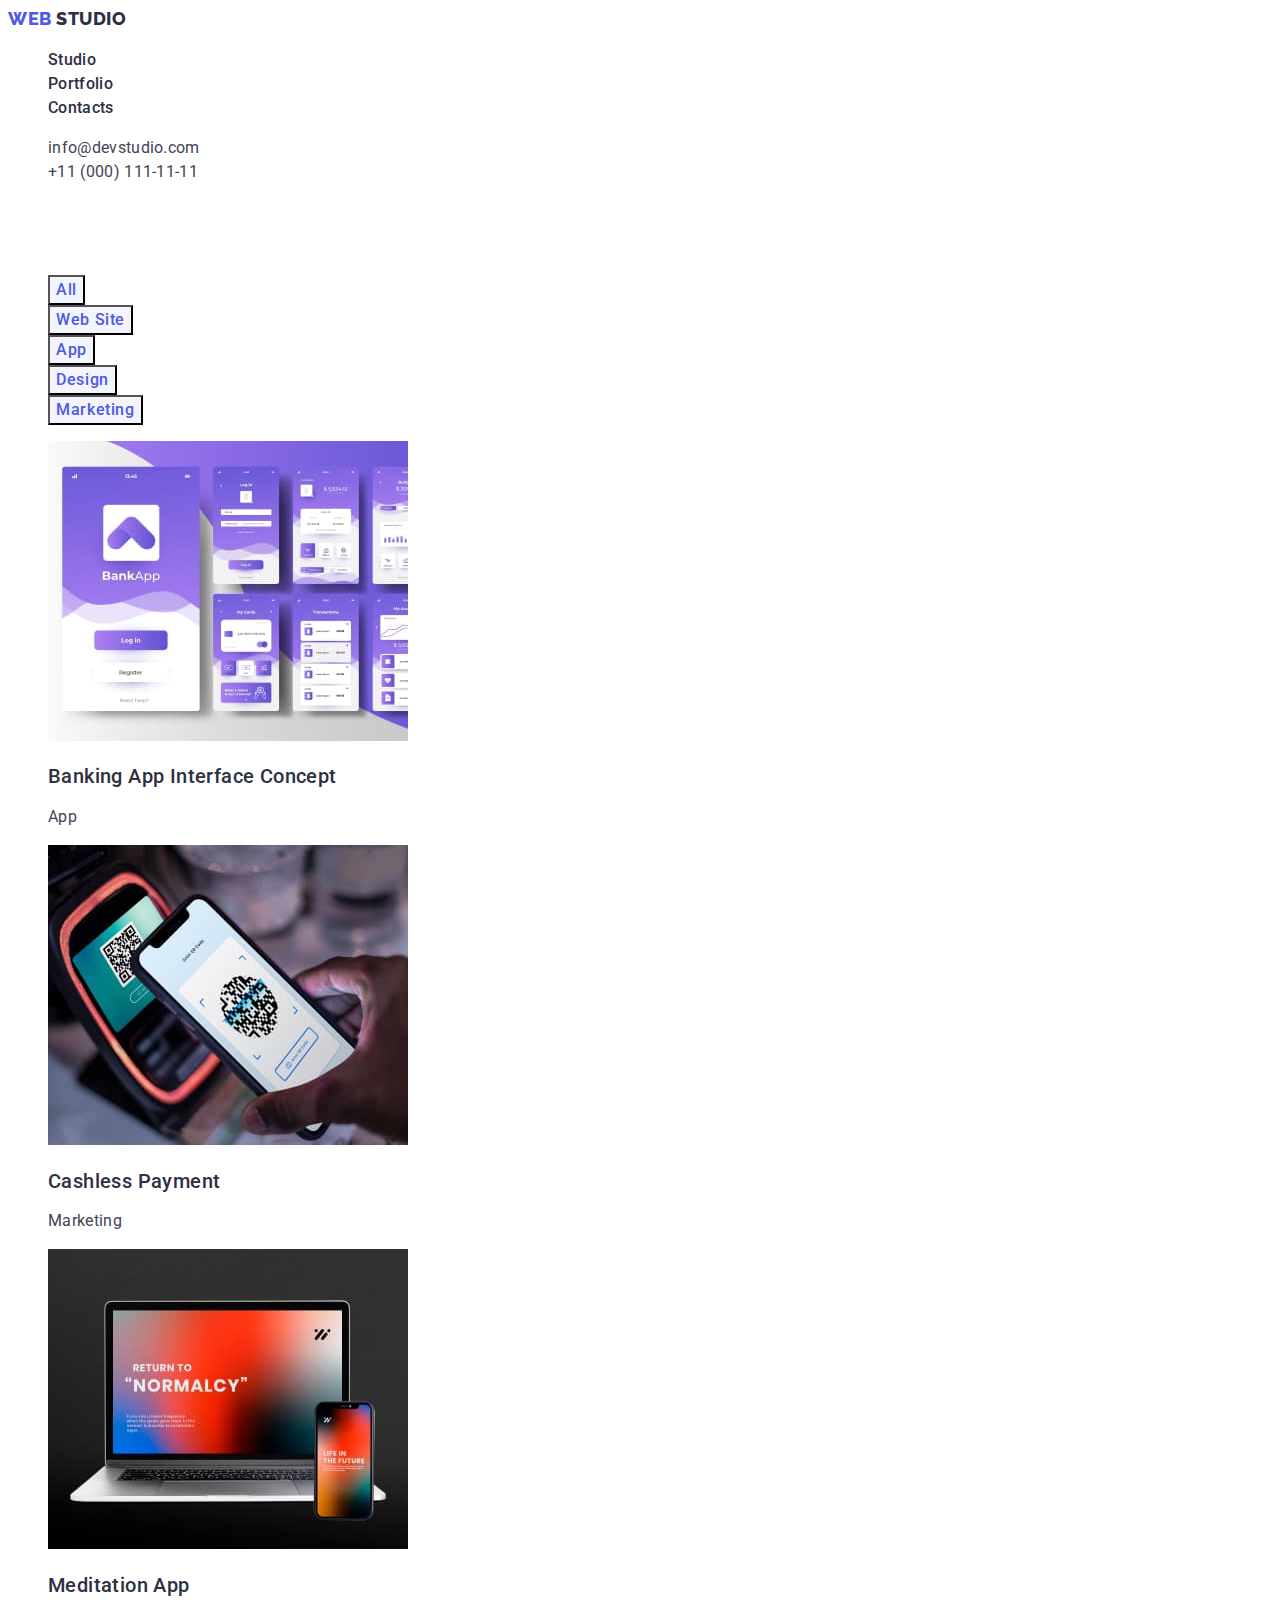
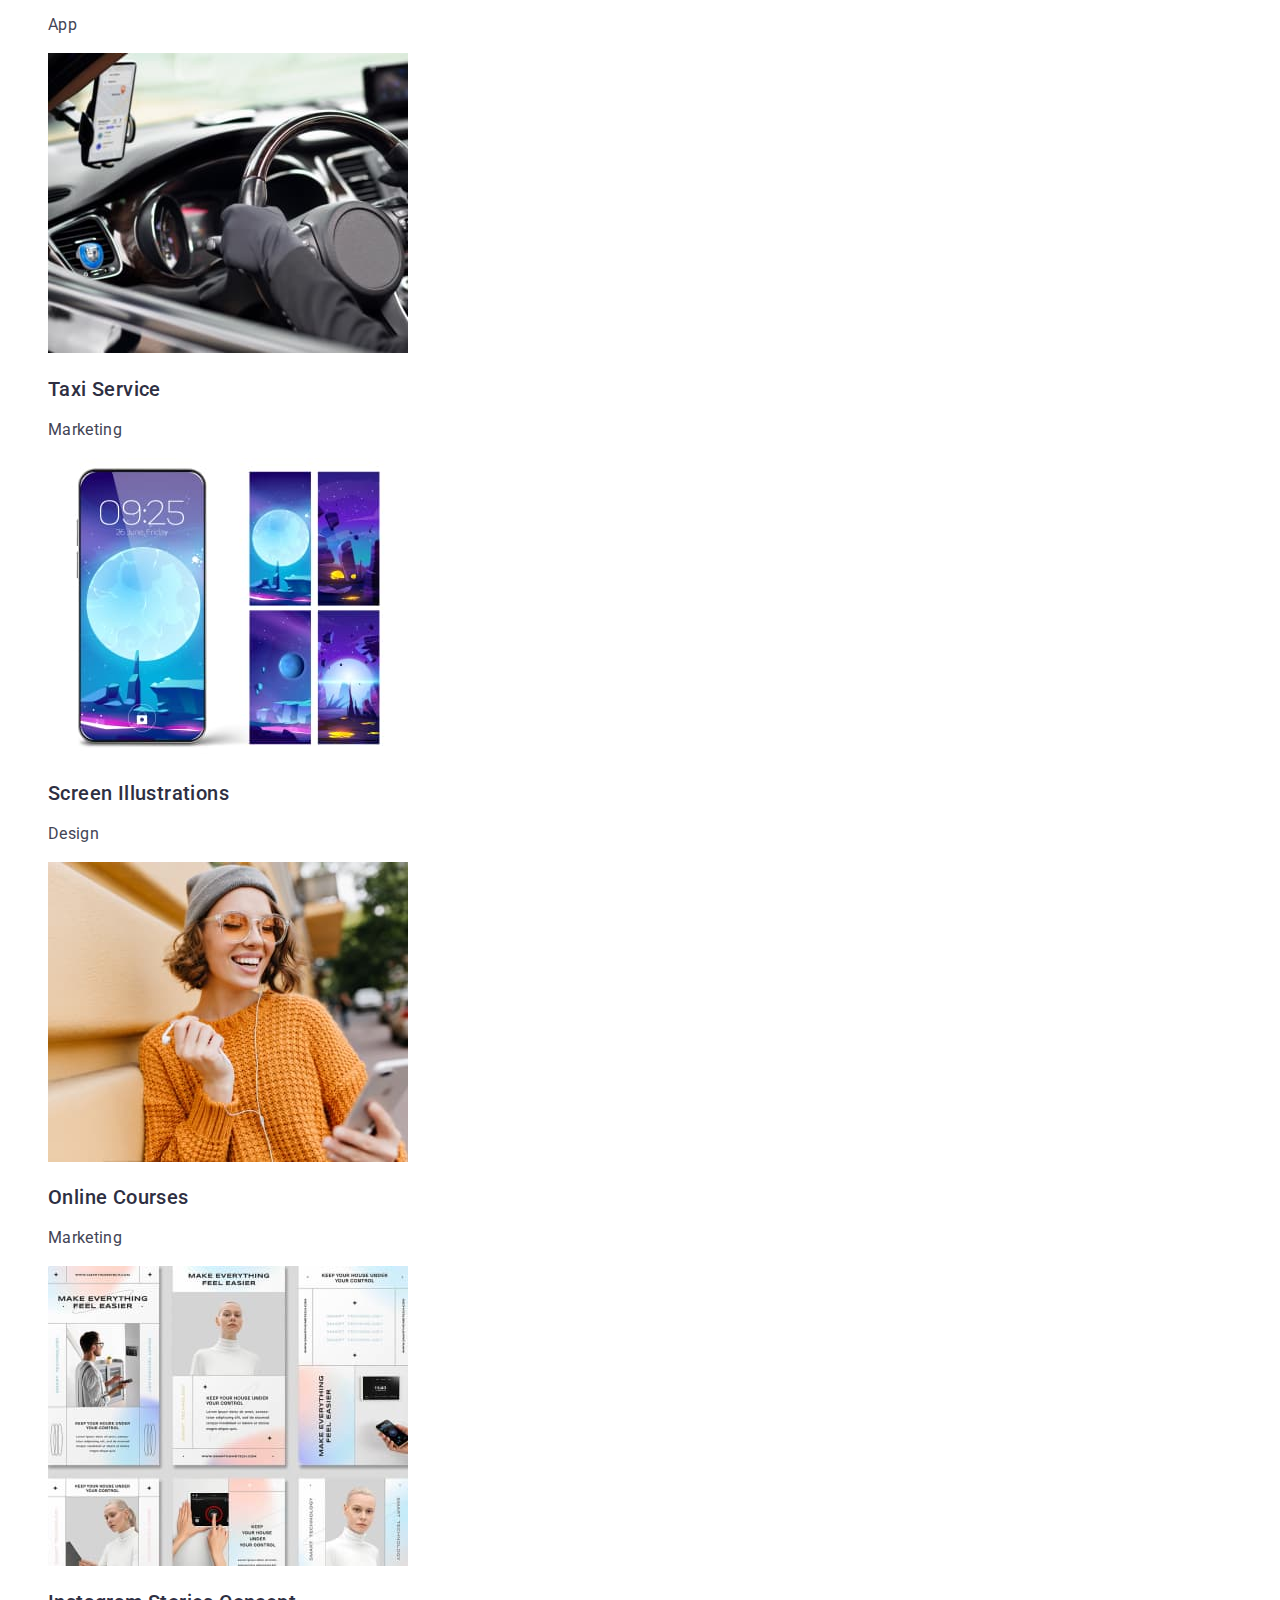
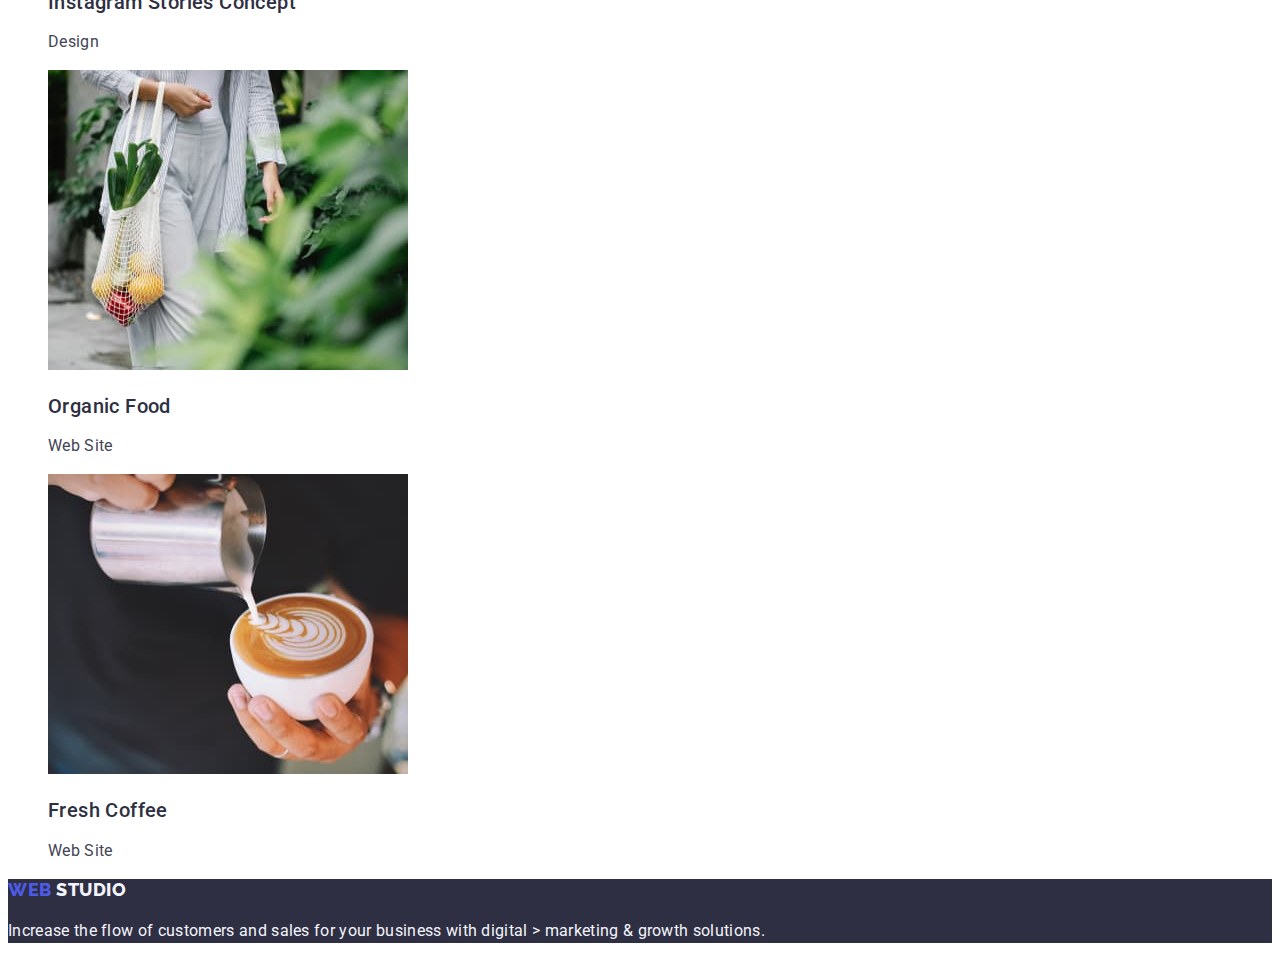
==== portfolio.html @ 56ee682b "Initial commit" ====
<!DOCTYPE html>
<html lang="en">
  <head>
    <meta charset="UTF-8" />
    <meta name="viewport" content="width=device-width, initial-scale=1.0" />
    <title>Portfolio</title>
    <link rel="preconnect" href="https://fonts.googleapis.com" />
    <link rel="preconnect" href="https://fonts.gstatic.com" crossorigin />
    <link
      href="https://fonts.googleapis.com/css2?family=Raleway:wght@800&family=Roboto:wght@400;500;700&display=swap"
      rel="stylesheet"
    />
    <link rel="stylesheet" href="./css/styles.css" />
  </head>

  <body>
    <!-- Header section -->
    <header class="header">
      <nav class="navigation">
        <a class="logo link" href="./index.html"
          >Web <span class="logo-text">Studio</span>
        </a>
        <ul class="header-menu-list list">
          <li class="header-item">
            <a class="header-link link" href="./index.html">Studio</a>
          </li>
          <li class="header-item">
            <a class="header-link link" href="./portfolio.html">Portfolio</a>
          </li>
          <li class="header-item">
            <a class="header-link link" href="">Contacts</a>
          </li>
        </ul>
      </nav>

      <address class="contact">
        <ul class="header-socials list">
          <li class="header-social">
            <a class="header-social-link link" href="mailto:info@devstudio.com"
              >info@devstudio.com
            </a>
          </li>
          <li class="header-social">
            <a class="header-social-link link" href="tel:+110001111111"
              >+11 (000) 111-11-11
            </a>
          </li>
        </ul>
      </address>
    </header>

    <main>
      <!-- Content section 1 -->
      <section class="content">
        <!-- Hero section -->
        <h1 class="hero-title">selection</h1>
        <ul class="hero-list list">
          <li class="hero-item">
            <button class="hero-btn" type="button">All</button>
          </li>
          <li class="hero-item">
            <button class="hero-btn" type="button">Web Site</button>
          </li>
          <li class="hero-item">
            <button class="hero-btn" type="button">App</button>
          </li>
          <li class="hero-item">
            <button class="hero-btn" type="button">Design</button>
          </li>
          <li class="hero-item">
            <button class="hero-btn" type="button">Marketing</button>
          </li>
        </ul>
        <!--foto-->
        <ul class="content-list list">
          <li class="content-item">
            <a class="content-link link" href="">
              <img
                src="./images/banking.jpg"
                alt="Banking App Interface Concept"
                width="360"
              />
              <h2 class="subject">Banking App Interface Concept</h2>
              <p class="direct">App</p>
            </a>
          </li>
          <li class="content-item">
            <a class="content-link link" href="">
              <img
                src="./images/cashless.jpg"
                alt="Cashless Payment"
                width="360"
              />
              <h2 class="subject">Cashless Payment</h2>
              <p class="direct">Marketing</p>
            </a>
          </li>
          <li class="content-item">
            <a class="content-link link" href="">
              <img
                src="./images/meditation.jpg"
                alt="Meditation App"
                width="360"
              />
              <h2 class="subject">Meditation App</h2>
              <p class="direct">App</p>
            </a>
          </li>

          <li class="content-item">
            <a class="content-link link" href="">
              <img src="./images/taxi.jpg" alt="Taxi Service" width="360" />
              <h2 class="subject">Taxi Service</h2>
              <p class="direct">Marketing</p>
            </a>
          </li>

          <li class="content-item">
            <a class="content-link link" href="">
              <img
                src="./images/screen.jpg"
                alt="Screen Illustrations"
                width="360"
              />
              <h2 class="subject">Screen Illustrations</h2>
              <p class="direct">Design</p>
            </a>
          </li>

          <li class="content-item">
            <a class="content-link link" href="">
              <img src="./images/online.jpg" alt="Online Courses" width="360" />
              <h2 class="subject">Online Courses</h2>
              <p class="direct">Marketing</p>
            </a>
          </li>
          <li class="content-item">
            <a class="content-link link" href="">
              <img
                src="./images/instagram.jpg"
                alt="Instagram Stories Concept"
                width="360"
              />
              <h2 class="subject">Instagram Stories Concept</h2>
              <p class="direct">Design</p>
            </a>
          </li>
          <li class="content-item">
            <a class="content-link link" href="">
              <img src="./images/organic.jpg" alt="Organic Food" width="360" />
              <h2 class="subject">Organic Food</h2>
              <p class="direct">Web Site</p>
            </a>
          </li>
          <li class="content-item">
            <a class="content-link link" href="">
              <img src="./images/coffee.jpg" alt="Fresh Coffee" width="360" />
              <h2 class="subject">Fresh Coffee</h2>
              <p class="direct">Web Site</p>
            </a>
          </li>
        </ul>
      </section>
    </main>

    <!-- Footer -->
    <footer class="footer">
      <a class="logo link" href="./index.html"
        >Web <span class="logo-footer">Studio</span>
      </a>
      <p class="footer-text">
        Increase the flow of customers and sales for your business with digital
        > marketing & growth solutions.
      </p>
    </footer>
  </body>
</html>
---- css/styles.css ----
/* Variables */
:root {
    --font-main: "Roboto", sans-serif;
    --accent-color: #4d5ae5;
    --title-color: #2E2F42;
    --text-color: #434455;
    --text-footer: #F4F4FD;
    --bakgr-footer: #2E2F42;
    --backgr-btn: #404BBF;
    --title-one: #ffffff;
    }
body {
    font-family: var(--font-main);
    color: var(--text-color);
    font-size: 16px;
    font-style: normal;
    font-weight: 400;
    line-height: 1.5;
    letter-spacing: 0.02em;
    background-color: #FFFFFF;
}

/* Base styles */

ul {
    list-style-type: none;
}

a {
    text-decoration: none;
    color: currentColor;
}

button {
    font-family: inherit;
    color: currentColor;
}
.list {
    list-style: none;
}
.link {
    text-decoration: none;
}

/* *********** HEADER ********* */
.header {}

.navigation {}   

.logo {
    color: #4D5AE5;
    font-family: "Raleway", sans-serif;
    font-size: 18px;
    font-style: normal;
    font-weight: 800;
    line-height: 1.17;
    letter-spacing: 0,013em;
    letter-spacing: 0.03em;
    text-transform: uppercase;
}

.logo-text {
    color: var(--title-color);   
}
 
.header-menu-list {}
.header-item {}

.header-link {
        color: var(--title-color);
        font-size: 16px;
        font-weight: 500;
        line-height: 1.5;
        letter-spacing: 0.02em;
}

.header-link:hover,
.header-link:focus {
    color: #404bbf;
}

.contact {
    font-style: normal;
}
.header-socials {}
.header-social {}

.header-social-link{}

.header-social-link:hover,
.header-social-link:focus {
    color: #404bbf;
}

/* *************** HERO ********* */

.hero-title {
  color: #FFFFFF;  
}
.hero-list {}
.hero-item {}

.hero-btn {
        font-family: var(--font-main);
        color: var(--accent-color);
        font-size: 16px;
        font-weight: 500;
        line-height: 1.5;
        letter-spacing: 0.04em;
        background-color: var(--text-footer);
        text-align: center;  
        cursor: pointer;
    }

.hero-btn:hover,
.hero-btn:focus {
   color: var(--title-one);
   background: var(--backgr-btn);
}


.hero-img {
    background-color: var(--bakgr-footer);
}
.business {
        color: var(--title-one);
        text-align: center;
        font-size: 56px;        
        font-weight: 700;
        line-height: 1.07;
        letter-spacing: 0.02em;
}
.hero-img-btn {
    background-color: var(--accent-color);
    color: var(--title-one);
    font-size: 16px;
    font-weight: 500;
    line-height: 1.5;
    letter-spacing: 0.04em;
    cursor: pointer;
}
.hero-img-btn:hover,
.hero-img-btn:focus {
     background-color:var(--backgr-btn);
}

/* *************** CONTENT PORTOFOLIO ********* */

.content {}

.content-list {}

.content-item {}

.subject {
    font-family:var(--font-main);
    color: var(--title-color);
    font-size: 20px;
    font-weight: 500;
    line-height: 1.2; 
    letter-spacing: 0.02em;
}
.direct {
   color: var(--text-color); 
    font-family: var(--font-main);
    font-size: 16px;
    font-style: normal;
    font-weight: 400;
    line-height: 1.5;
    letter-spacing: 0.02em;
}

/* *************** CONTENT Web Studio ********* */
 .description {}
.description-list {}
.description-item {}

.description-title {
   color: var(--title-color);
    font-family: var(--font-main);
    font-size: 20px;
    font-weight: 500;
    line-height: 1.2;
    letter-spacing: 0.02em;
}
.description-text {
   color: var(--text-color);
    font-family: var(--font-main);
    font-size: 16px;
    font-weight: 400;
    line-height: 1.5;
    letter-spacing: 0.02em;
}
.doing {}

.doing-title {
    color: var(--title-color);
    text-align: center;
    font-size: 36px;    
    font-weight: 700;
    line-height: 1.11; 
    letter-spacing: 0.02em;
    text-transform: capitalize;
}
.doing-list {}
.doing-item {}

.team {
    background-color:var(--text-footer) ;
   
}

.team-title {
    color: var(--title-color);
    font-size: 36px;   
    font-weight: 700;
    line-height: 1.11;
    text-align: center;
    letter-spacing: 0.02em;
    text-transform: capitalize;
}
.team-list {}
.team-item {
    background-color: var(--title-one);
}


/* *************** FOOTER ********* */

.footer {
    background-color: var(--bakgr-footer);
}
.logo-footer {
    color: var(--text-footer);    
}
.footer-text {
     color:var(--text-footer);  
}
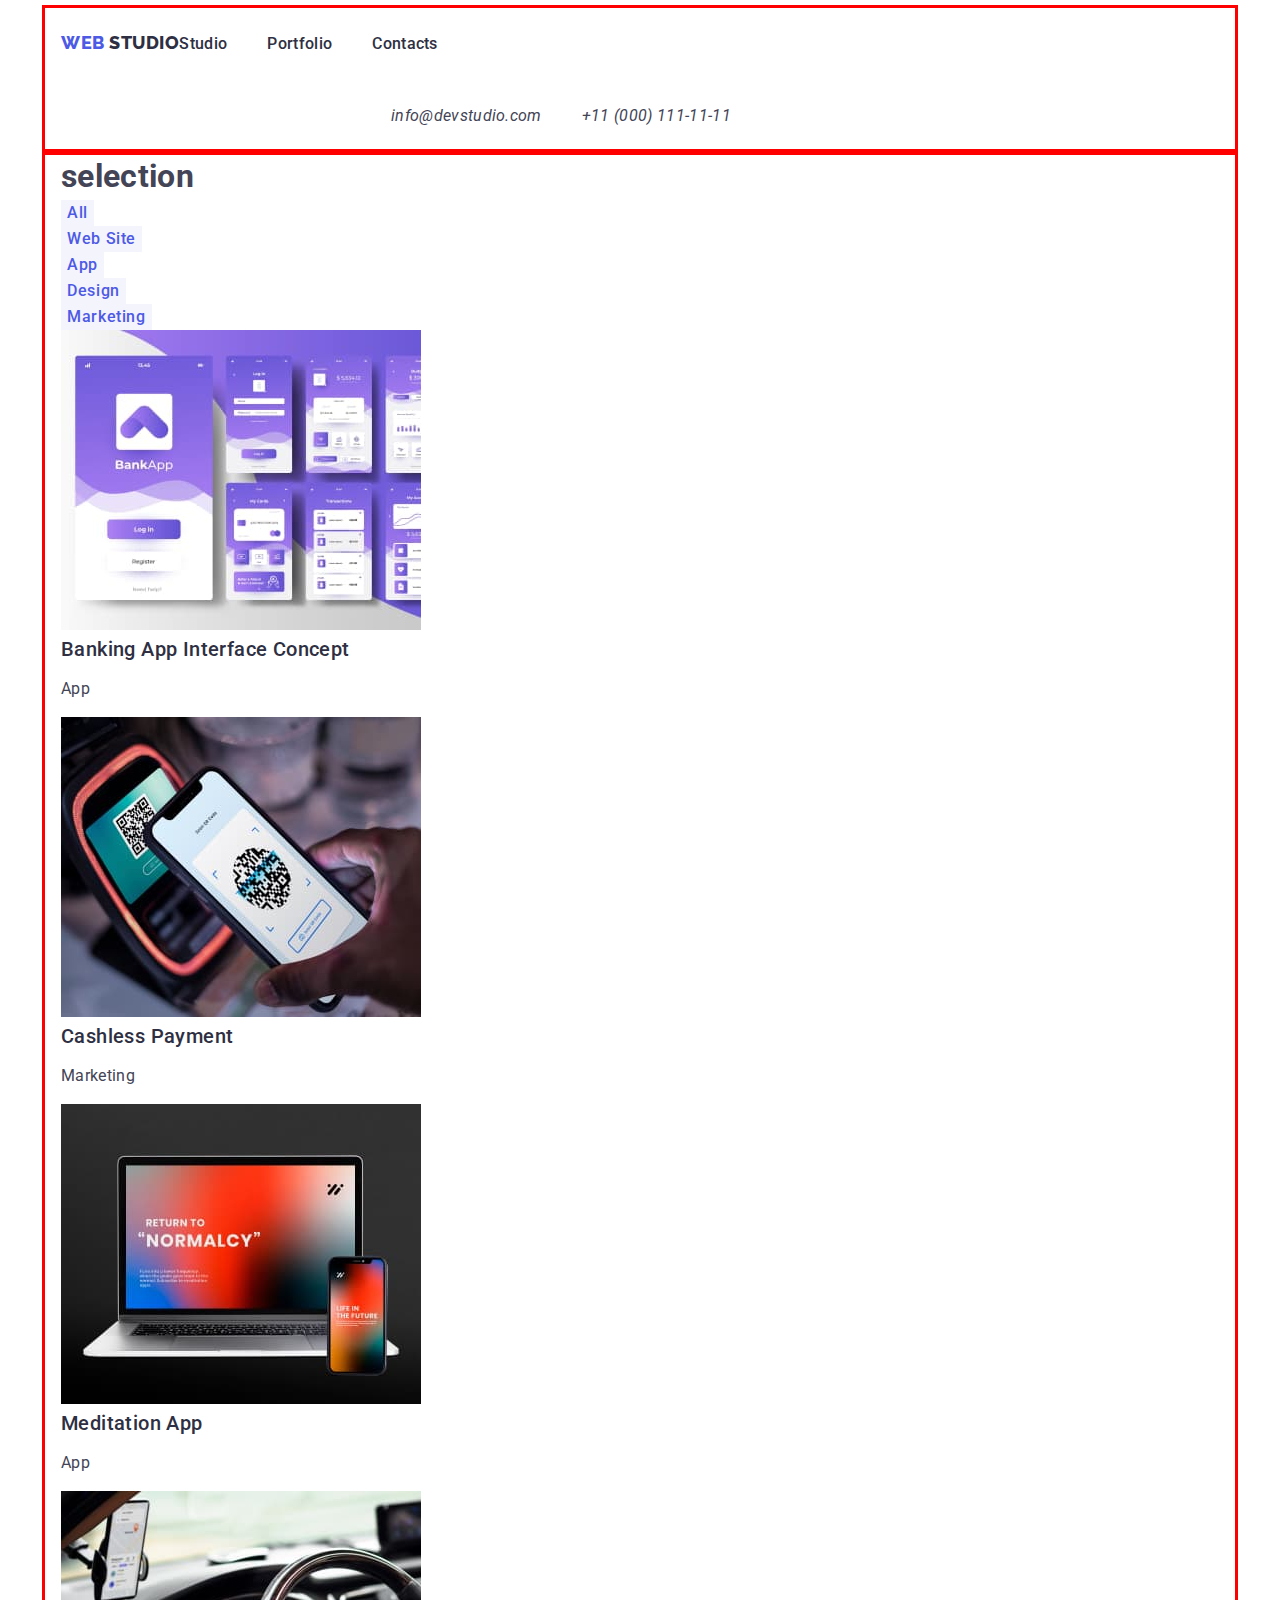
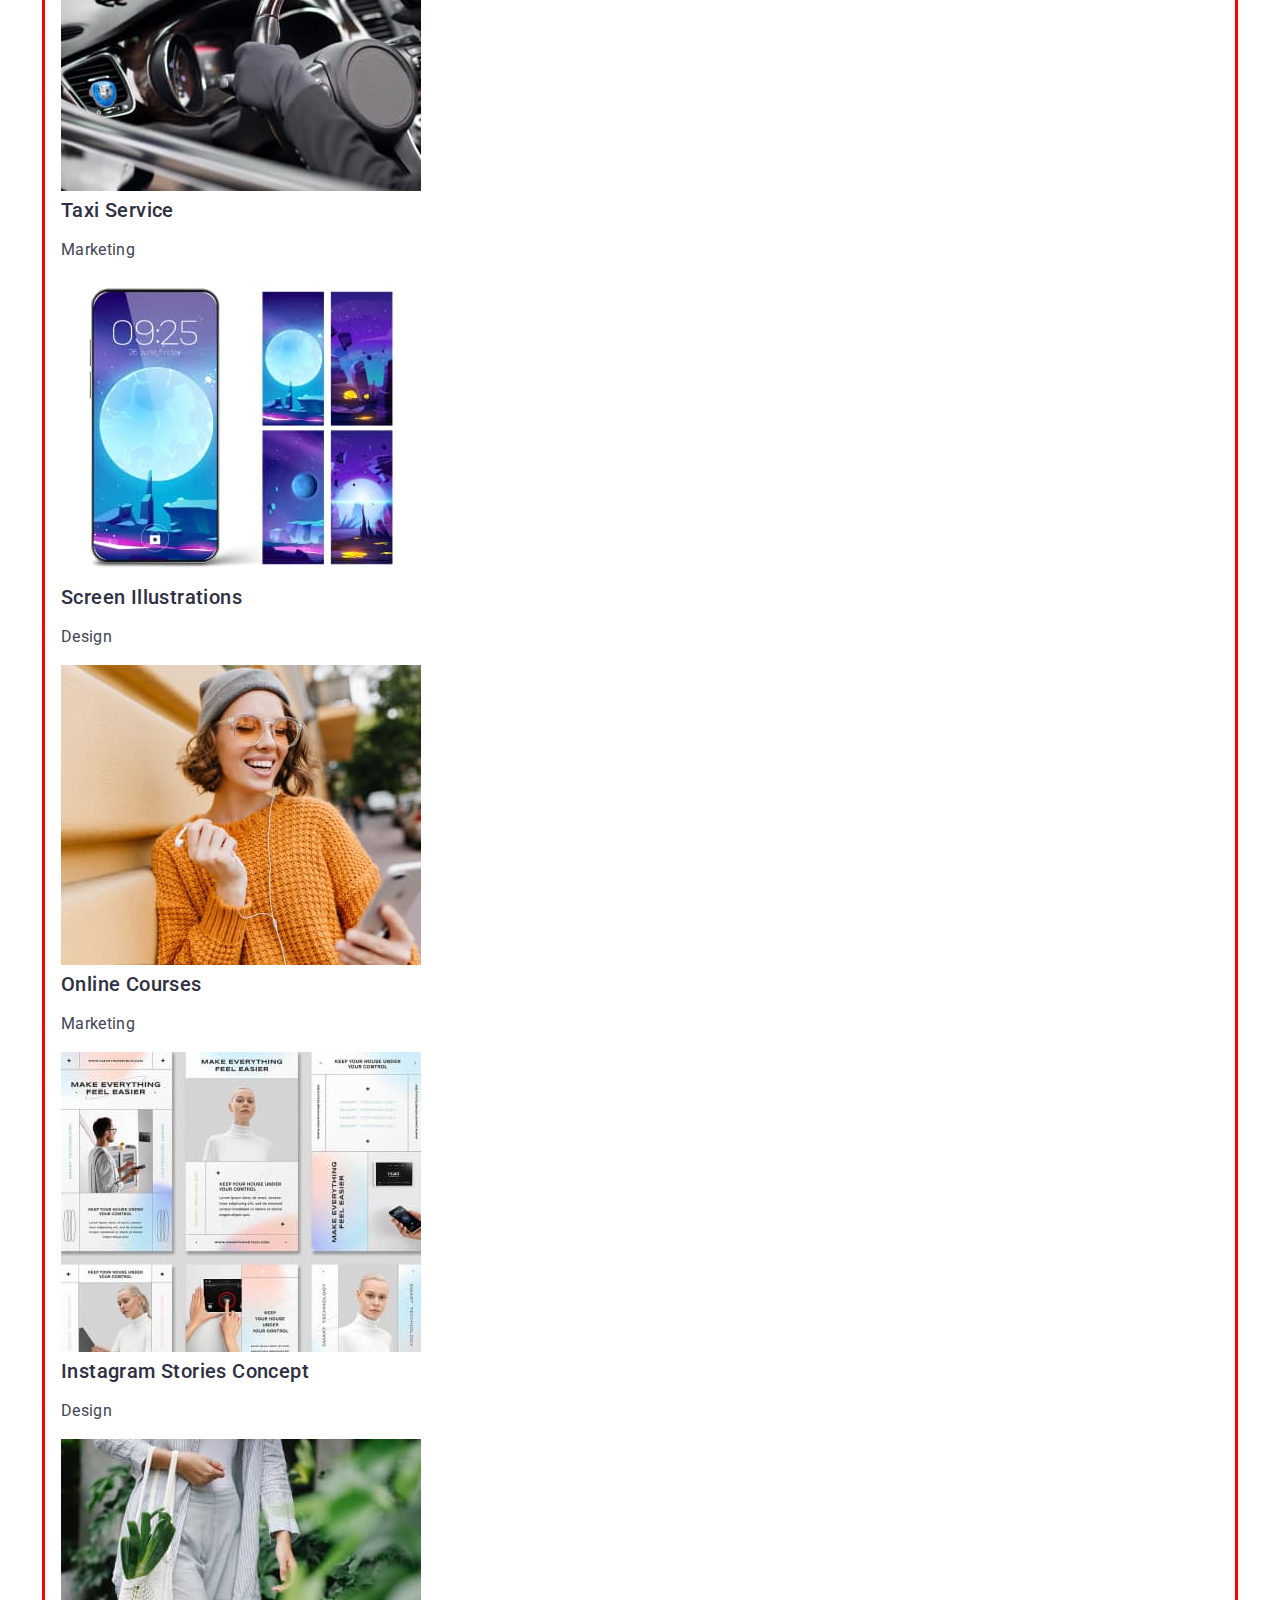
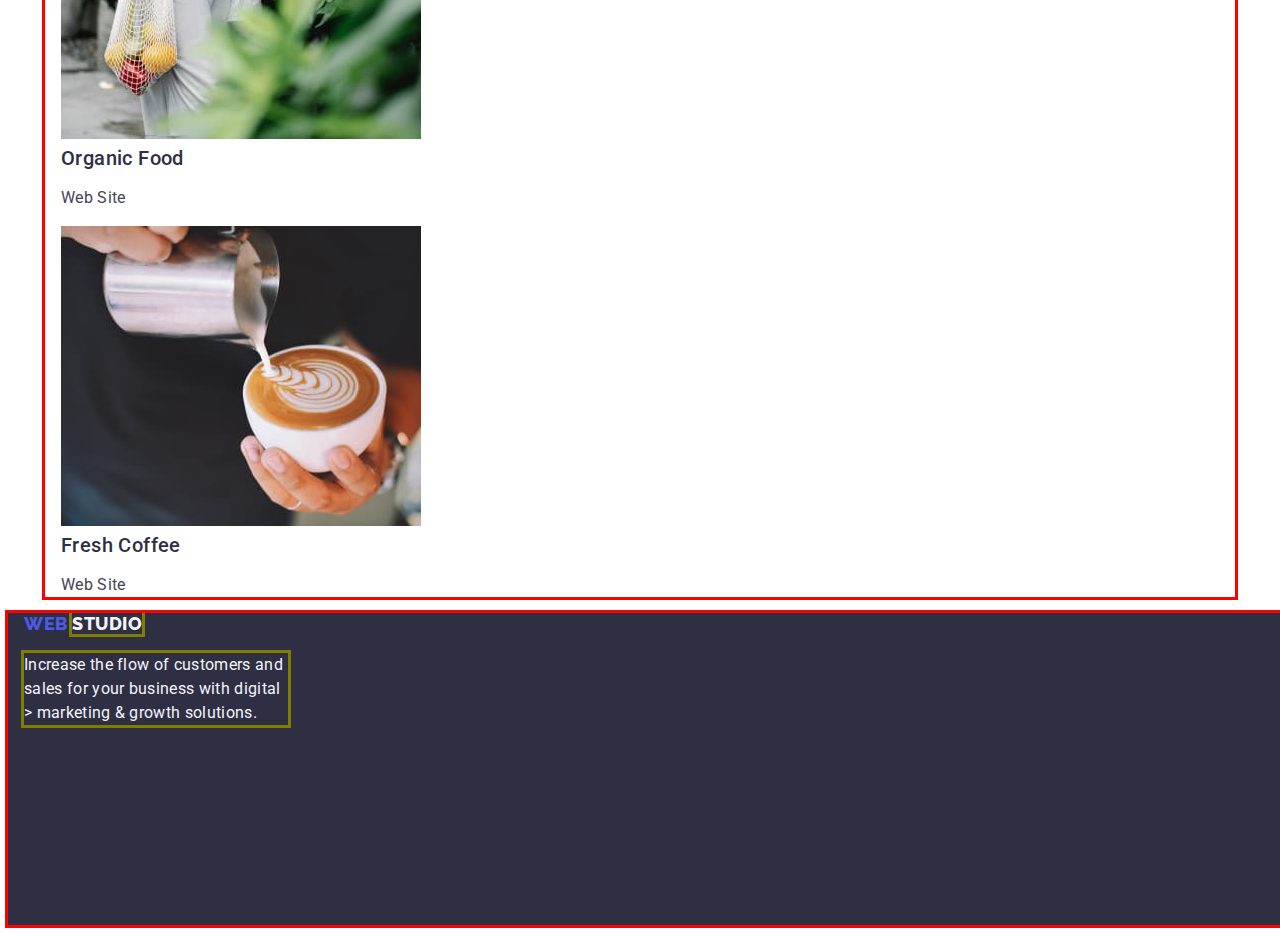
==== commit c5d51cae: "update form" ====
--- a/portfolio.html
+++ b/portfolio.html
@@ -10,168 +10,194 @@
       href="https://fonts.googleapis.com/css2?family=Raleway:wght@800&family=Roboto:wght@400;500;700&display=swap"
       rel="stylesheet"
     />
+    <link
+      rel="stylesheet"
+      href="https://cdnjs.cloudflare.com/ajax/libs/modern-normalize/2.0.0/modern-normalize.min.css"
+      integrity="sha512-4xo8blKMVCiXpTaLzQSLSw3KFOVPWhm/TRtuPVc4WG6kUgjH6J03IBuG7JZPkcWMxJ5huwaBpOpnwYElP/m6wg=="
+      crossorigin="anonymous"
+      referrerpolicy="no-referrer"
+    />
+
     <link rel="stylesheet" href="./css/styles.css" />
+    <link rel="stylesheet" href="./css/reset.css" />
+    <link rel="stylesheet" href="./css/common.css" />
   </head>
 
   <body>
     <!-- Header section -->
     <header class="header">
-      <nav class="navigation">
-        <a class="logo link" href="./index.html"
-          >Web <span class="logo-text">Studio</span>
-        </a>
-        <ul class="header-menu-list list">
-          <li class="header-item">
-            <a class="header-link link" href="./index.html">Studio</a>
-          </li>
-          <li class="header-item">
-            <a class="header-link link" href="./portfolio.html">Portfolio</a>
-          </li>
-          <li class="header-item">
-            <a class="header-link link" href="">Contacts</a>
-          </li>
-        </ul>
-      </nav>
-
-      <address class="contact">
-        <ul class="header-socials list">
-          <li class="header-social">
-            <a class="header-social-link link" href="mailto:info@devstudio.com"
-              >info@devstudio.com
-            </a>
-          </li>
-          <li class="header-social">
-            <a class="header-social-link link" href="tel:+110001111111"
-              >+11 (000) 111-11-11
-            </a>
-          </li>
-        </ul>
-      </address>
+      <div class="container">
+        <nav class="navigation">
+          <a class="logo link" href="./index.html"
+            >Web <span class="logo-text">Studio</span>
+          </a>
+          <ul class="header-menu-list list">
+            <li class="header-item">
+              <a class="header-link link" href="./index.html">Studio</a>
+            </li>
+            <li class="header-item">
+              <a class="header-link link" href="./portfolio.html">Portfolio</a>
+            </li>
+            <li class="header-item">
+              <a class="header-link link" href="">Contacts</a>
+            </li>
+          </ul>
+        </nav>
+
+        <address class="contact">
+          <ul class="header-socials list">
+            <li class="header-social">
+              <a
+                class="header-social-link link"
+                href="mailto:info@devstudio.com"
+                >info@devstudio.com
+              </a>
+            </li>
+            <li class="header-social">
+              <a class="header-social-link link" href="tel:+110001111111"
+                >+11 (000) 111-11-11
+              </a>
+            </li>
+          </ul>
+        </address>
+      </div>
     </header>
 
     <main>
-      <!-- Content section 1 -->
-      <section class="content">
-        <!-- Hero section -->
-        <h1 class="hero-title">selection</h1>
-        <ul class="hero-list list">
-          <li class="hero-item">
-            <button class="hero-btn" type="button">All</button>
-          </li>
-          <li class="hero-item">
-            <button class="hero-btn" type="button">Web Site</button>
-          </li>
-          <li class="hero-item">
-            <button class="hero-btn" type="button">App</button>
-          </li>
-          <li class="hero-item">
-            <button class="hero-btn" type="button">Design</button>
-          </li>
-          <li class="hero-item">
-            <button class="hero-btn" type="button">Marketing</button>
-          </li>
-        </ul>
-        <!--foto-->
-        <ul class="content-list list">
-          <li class="content-item">
-            <a class="content-link link" href="">
-              <img
-                src="./images/banking.jpg"
-                alt="Banking App Interface Concept"
-                width="360"
-              />
-              <h2 class="subject">Banking App Interface Concept</h2>
-              <p class="direct">App</p>
-            </a>
-          </li>
-          <li class="content-item">
-            <a class="content-link link" href="">
-              <img
-                src="./images/cashless.jpg"
-                alt="Cashless Payment"
-                width="360"
-              />
-              <h2 class="subject">Cashless Payment</h2>
-              <p class="direct">Marketing</p>
-            </a>
-          </li>
-          <li class="content-item">
-            <a class="content-link link" href="">
-              <img
-                src="./images/meditation.jpg"
-                alt="Meditation App"
-                width="360"
-              />
-              <h2 class="subject">Meditation App</h2>
-              <p class="direct">App</p>
-            </a>
-          </li>
-
-          <li class="content-item">
-            <a class="content-link link" href="">
-              <img src="./images/taxi.jpg" alt="Taxi Service" width="360" />
-              <h2 class="subject">Taxi Service</h2>
-              <p class="direct">Marketing</p>
-            </a>
-          </li>
-
-          <li class="content-item">
-            <a class="content-link link" href="">
-              <img
-                src="./images/screen.jpg"
-                alt="Screen Illustrations"
-                width="360"
-              />
-              <h2 class="subject">Screen Illustrations</h2>
-              <p class="direct">Design</p>
-            </a>
-          </li>
-
-          <li class="content-item">
-            <a class="content-link link" href="">
-              <img src="./images/online.jpg" alt="Online Courses" width="360" />
-              <h2 class="subject">Online Courses</h2>
-              <p class="direct">Marketing</p>
-            </a>
-          </li>
-          <li class="content-item">
-            <a class="content-link link" href="">
-              <img
-                src="./images/instagram.jpg"
-                alt="Instagram Stories Concept"
-                width="360"
-              />
-              <h2 class="subject">Instagram Stories Concept</h2>
-              <p class="direct">Design</p>
-            </a>
-          </li>
-          <li class="content-item">
-            <a class="content-link link" href="">
-              <img src="./images/organic.jpg" alt="Organic Food" width="360" />
-              <h2 class="subject">Organic Food</h2>
-              <p class="direct">Web Site</p>
-            </a>
-          </li>
-          <li class="content-item">
-            <a class="content-link link" href="">
-              <img src="./images/coffee.jpg" alt="Fresh Coffee" width="360" />
-              <h2 class="subject">Fresh Coffee</h2>
-              <p class="direct">Web Site</p>
-            </a>
-          </li>
-        </ul>
-      </section>
+      <div class="container">
+        <!-- Content section 1 -->
+        <section class="content">
+          <!-- Hero section -->
+          <h1 class="hero-title">selection</h1>
+          <ul class="hero-list list">
+            <li class="hero-item">
+              <button class="hero-btn" type="button">All</button>
+            </li>
+            <li class="hero-item">
+              <button class="hero-btn" type="button">Web Site</button>
+            </li>
+            <li class="hero-item">
+              <button class="hero-btn" type="button">App</button>
+            </li>
+            <li class="hero-item">
+              <button class="hero-btn" type="button">Design</button>
+            </li>
+            <li class="hero-item">
+              <button class="hero-btn" type="button">Marketing</button>
+            </li>
+          </ul>
+          <!--foto-->
+          <ul class="content-list list">
+            <li class="content-item">
+              <a class="content-link link" href="">
+                <img
+                  src="./images/banking.jpg"
+                  alt="Banking App Interface Concept"
+                  width="360"
+                />
+                <h2 class="subject">Banking App Interface Concept</h2>
+                <p class="direct">App</p>
+              </a>
+            </li>
+            <li class="content-item">
+              <a class="content-link link" href="">
+                <img
+                  src="./images/cashless.jpg"
+                  alt="Cashless Payment"
+                  width="360"
+                />
+                <h2 class="subject">Cashless Payment</h2>
+                <p class="direct">Marketing</p>
+              </a>
+            </li>
+            <li class="content-item">
+              <a class="content-link link" href="">
+                <img
+                  src="./images/meditation.jpg"
+                  alt="Meditation App"
+                  width="360"
+                />
+                <h2 class="subject">Meditation App</h2>
+                <p class="direct">App</p>
+              </a>
+            </li>
+
+            <li class="content-item">
+              <a class="content-link link" href="">
+                <img src="./images/taxi.jpg" alt="Taxi Service" width="360" />
+                <h2 class="subject">Taxi Service</h2>
+                <p class="direct">Marketing</p>
+              </a>
+            </li>
+
+            <li class="content-item">
+              <a class="content-link link" href="">
+                <img
+                  src="./images/screen.jpg"
+                  alt="Screen Illustrations"
+                  width="360"
+                />
+                <h2 class="subject">Screen Illustrations</h2>
+                <p class="direct">Design</p>
+              </a>
+            </li>
+
+            <li class="content-item">
+              <a class="content-link link" href="">
+                <img
+                  src="./images/online.jpg"
+                  alt="Online Courses"
+                  width="360"
+                />
+                <h2 class="subject">Online Courses</h2>
+                <p class="direct">Marketing</p>
+              </a>
+            </li>
+            <li class="content-item">
+              <a class="content-link link" href="">
+                <img
+                  src="./images/instagram.jpg"
+                  alt="Instagram Stories Concept"
+                  width="360"
+                />
+                <h2 class="subject">Instagram Stories Concept</h2>
+                <p class="direct">Design</p>
+              </a>
+            </li>
+            <li class="content-item">
+              <a class="content-link link" href="">
+                <img
+                  src="./images/organic.jpg"
+                  alt="Organic Food"
+                  width="360"
+                />
+                <h2 class="subject">Organic Food</h2>
+                <p class="direct">Web Site</p>
+              </a>
+            </li>
+            <li class="content-item">
+              <a class="content-link link" href="">
+                <img src="./images/coffee.jpg" alt="Fresh Coffee" width="360" />
+                <h2 class="subject">Fresh Coffee</h2>
+                <p class="direct">Web Site</p>
+              </a>
+            </li>
+          </ul>
+        </section>
+      </div>
     </main>
 
     <!-- Footer -->
     <footer class="footer">
-      <a class="logo link" href="./index.html"
-        >Web <span class="logo-footer">Studio</span>
-      </a>
-      <p class="footer-text">
-        Increase the flow of customers and sales for your business with digital
-        > marketing & growth solutions.
-      </p>
+      <div class="container">
+        <a class="logo link" href="./index.html"
+          >Web <span class="logo-footer">Studio</span>
+        </a>
+        <p class="footer-text">
+          Increase the flow of customers and sales for your business with
+          digital > marketing & growth solutions.
+        </p>
+      </div>
     </footer>
   </body>
 </html>
--- a/css/styles.css
+++ b/css/styles.css
@@ -1,70 +1,46 @@
-/* Variables */
-:root {
-    --font-main: "Roboto", sans-serif;
-    --accent-color: #4d5ae5;
-    --title-color: #2E2F42;
-    --text-color: #434455;
-    --text-footer: #F4F4FD;
-    --bakgr-footer: #2E2F42;
-    --backgr-btn: #404BBF;
-    --title-one: #ffffff;
-    }
-body {
-    font-family: var(--font-main);
-    color: var(--text-color);
-    font-size: 16px;
-    font-style: normal;
-    font-weight: 400;
-    line-height: 1.5;
-    letter-spacing: 0.02em;
-    background-color: #FFFFFF;
-}
-
-/* Base styles */
-
-ul {
-    list-style-type: none;
-}
-
-a {
-    text-decoration: none;
-    color: currentColor;
-}
-
-button {
-    font-family: inherit;
-    color: currentColor;
-}
-.list {
-    list-style: none;
-}
-.link {
-    text-decoration: none;
-}
 
 /* *********** HEADER ********* */
 .header {}
 
-.navigation {}   
-
-.logo {
+.header-container {
+    display: flex;
+/*align-items: center;
+outline: solid green;*/
+}
+.navigation {
+display: flex;
+
+}  
+
+.logo {    
     color: #4D5AE5;
     font-family: "Raleway", sans-serif;
     font-size: 18px;
     font-style: normal;
     font-weight: 800;
     line-height: 1.17;
-    letter-spacing: 0,013em;
+    letter-spacing: 0, 013em;
     letter-spacing: 0.03em;
     text-transform: uppercase;
+    padding-top: 24px;
+    padding-bottom: 24px;
 }
 
 .logo-text {
-    color: var(--title-color);   
+    color: var(--title-color);      
+}
+.header-navigation {
+  margin-left: 75px;
 }
  
-.header-menu-list {}
-.header-item {}
+.header-menu-list {    
+    display: flex;    
+    gap: 40px;     
+}
+.header-item {
+    padding-top: 24px;
+    padding-bottom: 24px;
+}
 
 .header-link {
         color: var(--title-color);
@@ -72,6 +48,8 @@
         font-weight: 500;
         line-height: 1.5;
         letter-spacing: 0.02em;
+        padding-top: 24px;
+        padding-bottom: 24px;
 }
 
 .header-link:hover,
@@ -79,13 +57,23 @@
     color: #404bbf;
 }
 
-.contact {
-    font-style: normal;
-}
-.header-socials {}
-.header-social {}
-
-.header-social-link{}
+.contact {   
+    margin-left: 330px;   
+}
+
+.header-socials {    
+    display: flex;    
+     gap: 40px;   
+}
+.header-social {
+    padding-top: 24px;
+    padding-bottom: 24px;
+}
+
+.header-social-link{
+    padding-top: 24px;
+    padding-bottom: 24px;
+}
 
 .header-social-link:hover,
 .header-social-link:focus {
@@ -94,9 +82,6 @@
 
 /* *************** HERO ********* */
 
-.hero-title {
-  color: #FFFFFF;  
-}
 .hero-list {}
 .hero-item {}
 
@@ -109,7 +94,7 @@
         letter-spacing: 0.04em;
         background-color: var(--text-footer);
         text-align: center;  
-        cursor: pointer;
+        display: flex;
     }
 
 .hero-btn:hover,
@@ -117,19 +102,34 @@
    color: var(--title-one);
    background: var(--backgr-btn);
 }
-
-
-.hero-img {
-    background-color: var(--bakgr-footer);
-}
-.business {
+/* *************** HERO studio ********* */
+.hero-img {   
+    padding-bottom: 120px;     
+}
+.hero-img .container {
+background-color: var(--bakgr-footer);
+   width: 1440px;
+    height: 600px;
+    flex-shrink: 0;
+} 
+.container-text {
+    display: flex; 
+    flex-direction: column;      
+    align-items: center; 
+    padding-top: 188px;
+}
+
+.hero-business { 
+        max-width: 496;
         color: var(--title-one);
         text-align: center;
         font-size: 56px;        
         font-weight: 700;
         line-height: 1.07;
-        letter-spacing: 0.02em;
-}
+        letter-spacing: 0.02em;  
+        max-width: 496px;      
+}
+
 .hero-img-btn {
     background-color: var(--accent-color);
     color: var(--title-one);
@@ -137,8 +137,11 @@
     font-weight: 500;
     line-height: 1.5;
     letter-spacing: 0.04em;
-    cursor: pointer;
-}
+    min-width: 170px;
+    min-height: 56px; 
+    margin-top: 48px;    
+}
+
 .hero-img-btn:hover,
 .hero-img-btn:focus {
      background-color:var(--backgr-btn);
@@ -151,6 +154,7 @@
 .content-list {}
 
 .content-item {}
+.content-link {}
 
 .subject {
     font-family:var(--font-main);
@@ -171,8 +175,12 @@
 }
 
 /* *************** CONTENT Web Studio ********* */
- .description {}
-.description-list {}
+.description {}
+.description-list {
+    display: flex;
+    gap: 24px;
+}
+
 .description-item {}
 
 .description-title {
@@ -190,6 +198,7 @@
     font-weight: 400;
     line-height: 1.5;
     letter-spacing: 0.02em;
+    margin-top: 8px;
 }
 .doing {}
 
@@ -206,8 +215,7 @@
 .doing-item {}
 
 .team {
-    background-color:var(--text-footer) ;
-   
+    background-color:var(--text-footer) ;   
 }
 
 .team-title {
@@ -227,12 +235,36 @@
 
 /* *************** FOOTER ********* */
 
-.footer {
-    background-color: var(--bakgr-footer);
-}
+.footer .container {
+background-color: var(--bakgr-footer);
+    width: 1440px;
+    height: 312px;
+    flex-shrink: 0;
+}
+.footer {}
+
+.footer-container {
+  display: flex;
+  /*flex-direction: column;*/
+  padding-top: 50px;
+  
+}
+
 .logo-footer {
-    color: var(--text-footer);    
+    color: var(--text-footer);
+    outline: solid rgb(128, 126, 0);
 }
 .footer-text {
-     color:var(--text-footer);  
-}
+     color:var(--text-footer); 
+    /*display: flex; */
+    max-width: 264px;
+    
+    outline: solid rgb(128, 126, 0);
+}
+
+  /*outline: solid rgb(128, 126, 0);
+  display: flex;
+  flex-direction: column;
+  align-items: center;
+  padding-top: 188px;
+  */--- a/css/common.css
+++ b/css/common.css
@@ -0,0 +1,41 @@
+:root {
+    --font-main: "Roboto", sans-serif;
+    --accent-color: #4d5ae5;
+    --title-color: #2E2F42;
+    --text-color: #434455;
+    --text-footer: #F4F4FD;
+    --bakgr-footer: #2E2F42;
+    --backgr-btn: #404BBF;
+    --title-one: #ffffff;
+}
+
+body {
+    font-family: var(--font-main);
+    color: var(--text-color);
+    font-size: 16px;
+    font-style: normal;
+    font-weight: 400;
+    line-height: 1.5;
+    letter-spacing: 0.02em;
+    background-color: #FFFFFF;
+}
+.container {
+    width: 1158px; 
+    outline: solid red;
+    margin: 0 auto;
+    padding-left: 16px;
+    padding-right: 16px;
+
+}
+.visually-hidden {
+    position: absolute;
+    width: 1px;
+    height: 1px;
+    margin: -1px;
+    border: 0;
+    padding: 0;
+    white-space: nowrap;
+    clip-path: inset(100%);
+    clip: rect(0 0 0 0);
+    overflow: hidden;
+}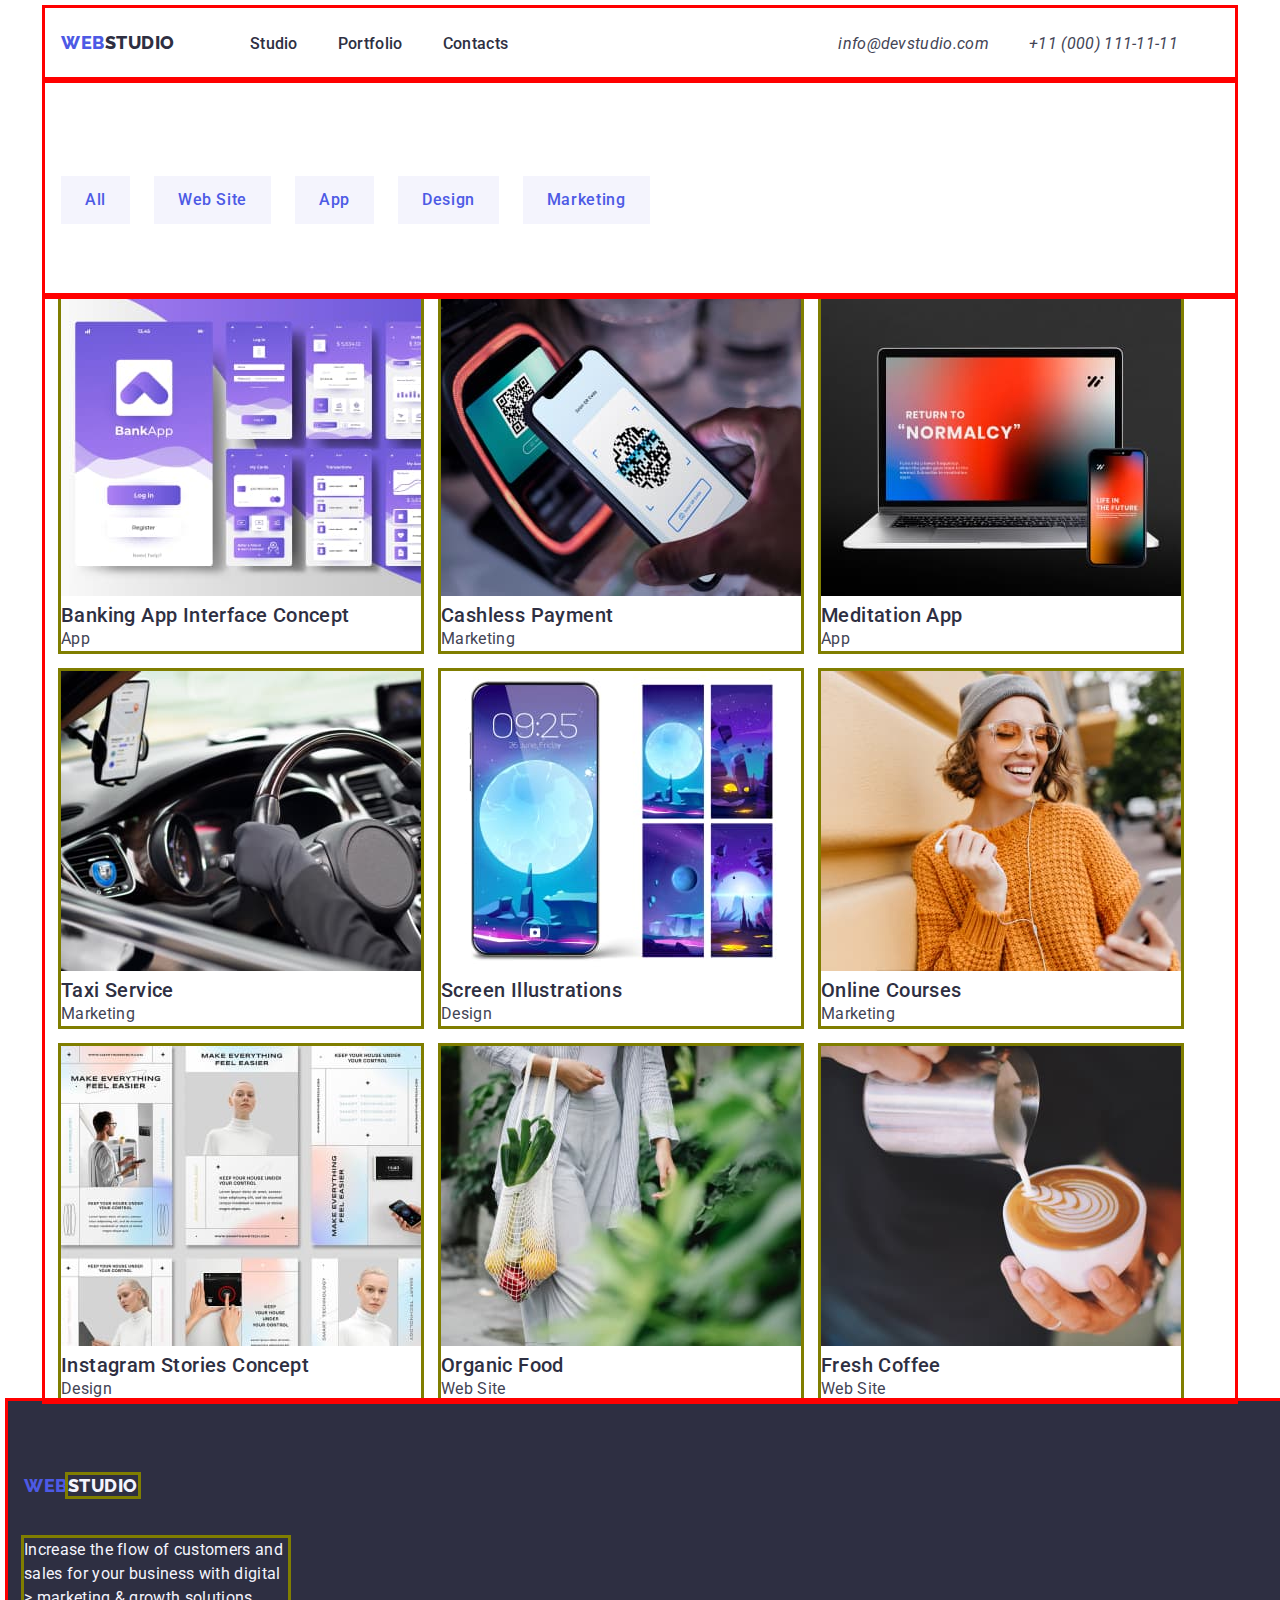
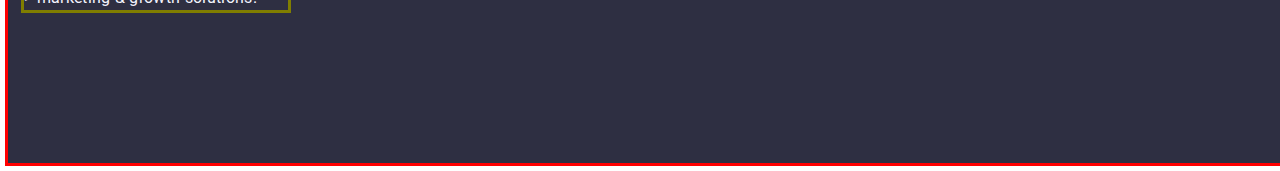
==== commit 307abfa3: "change   forma" ====
--- a/portfolio.html
+++ b/portfolio.html
@@ -26,22 +26,26 @@
   <body>
     <!-- Header section -->
     <header class="header">
-      <div class="container">
+      <div class="container header-container">
         <nav class="navigation">
           <a class="logo link" href="./index.html"
-            >Web <span class="logo-text">Studio</span>
+            >Web<span class="logo-text">Studio</span>
           </a>
-          <ul class="header-menu-list list">
-            <li class="header-item">
-              <a class="header-link link" href="./index.html">Studio</a>
-            </li>
-            <li class="header-item">
-              <a class="header-link link" href="./portfolio.html">Portfolio</a>
-            </li>
-            <li class="header-item">
-              <a class="header-link link" href="">Contacts</a>
-            </li>
-          </ul>
+          <div class="header-navigation">
+            <ul class="header-menu-list list">
+              <li class="header-item">
+                <a class="header-link link" href="./index.html">Studio</a>
+              </li>
+              <li class="header-item">
+                <a class="header-link link" href="./portfolio.html"
+                  >Portfolio</a
+                >
+              </li>
+              <li class="header-item">
+                <a class="header-link link" href="">Contacts</a>
+              </li>
+            </ul>
+          </div>
         </nav>
 
         <address class="contact">
@@ -64,11 +68,11 @@
     </header>
 
     <main>
-      <div class="container">
-        <!-- Content section 1 -->
-        <section class="content">
+      <!-- Content section 1 -->
+      <section class="hero-menu">
+        <div class="container container-menu">
           <!-- Hero section -->
-          <h1 class="hero-title">selection</h1>
+          <h1 class="visually-hidden">selection</h1>
           <ul class="hero-list list">
             <li class="hero-item">
               <button class="hero-btn" type="button">All</button>
@@ -86,7 +90,12 @@
               <button class="hero-btn" type="button">Marketing</button>
             </li>
           </ul>
-          <!--foto-->
+        </div>
+      </section>
+
+      <!--foto-->
+      <section class="content">
+        <div class="container">
           <ul class="content-list list">
             <li class="content-item">
               <a class="content-link link" href="">
@@ -183,15 +192,15 @@
               </a>
             </li>
           </ul>
-        </section>
-      </div>
+        </div>
+      </section>
     </main>
 
     <!-- Footer -->
     <footer class="footer">
-      <div class="container">
+      <div class="container footer-container">
         <a class="logo link" href="./index.html"
-          >Web <span class="logo-footer">Studio</span>
+          >Web<span class="logo-footer">Studio</span>
         </a>
         <p class="footer-text">
           Increase the flow of customers and sales for your business with
--- a/css/styles.css
+++ b/css/styles.css
@@ -82,7 +82,16 @@
 
 /* *************** HERO ********* */
 
-.hero-list {}
+.container-menu {
+    display: flex;    
+    padding-top: 96px;
+    padding-bottom: 72px;
+    /*align-items: center;*/
+}
+.hero-list {
+    display: flex;
+    gap: 24px;      
+}
 .hero-item {}
 
 .hero-btn {
@@ -93,8 +102,9 @@
         line-height: 1.5;
         letter-spacing: 0.04em;
         background-color: var(--text-footer);
-        text-align: center;  
-        display: flex;
+        padding: 12px 24px;
+        /*text-align: center;  
+        display: flex;*/
     }
 
 .hero-btn:hover,
@@ -151,9 +161,16 @@
 
 .content {}
 
-.content-list {}
-
-.content-item {}
+.content-list {
+    display: flex;
+    flex-wrap: wrap;
+    gap: 20px;
+}
+
+.content-item {
+    width: 360px;
+    outline: solid rgb(128, 126, 0);
+}
 .content-link {}
 
 .subject {
@@ -175,10 +192,12 @@
 }
 
 /* *************** CONTENT Web Studio ********* */
-.description {}
+.description {
+   
+}
 .description-list {
     display: flex;
-    gap: 24px;
+    gap: 24px;    
 }
 
 .description-item {}
@@ -211,7 +230,10 @@
     letter-spacing: 0.02em;
     text-transform: capitalize;
 }
-.doing-list {}
+.doing-list {
+    display: flex;
+    gap: 24px;
+}
 .doing-item {}
 
 .team {
@@ -227,7 +249,10 @@
     letter-spacing: 0.02em;
     text-transform: capitalize;
 }
-.team-list {}
+.team-list {
+display: flex;
+    gap: 24px;
+}
 .team-item {
     background-color: var(--title-one);
 }
@@ -245,9 +270,9 @@
 
 .footer-container {
   display: flex;
-  /*flex-direction: column;*/
   padding-top: 50px;
-  
+   flex-direction: column;
+   
 }
 
 .logo-footer {
@@ -258,8 +283,9 @@
      color:var(--text-footer); 
     /*display: flex; */
     max-width: 264px;
+    margin-top: 18px;
+    outline: solid rgb(128, 126, 0);
     
-    outline: solid rgb(128, 126, 0);
 }
 
   /*outline: solid rgb(128, 126, 0);
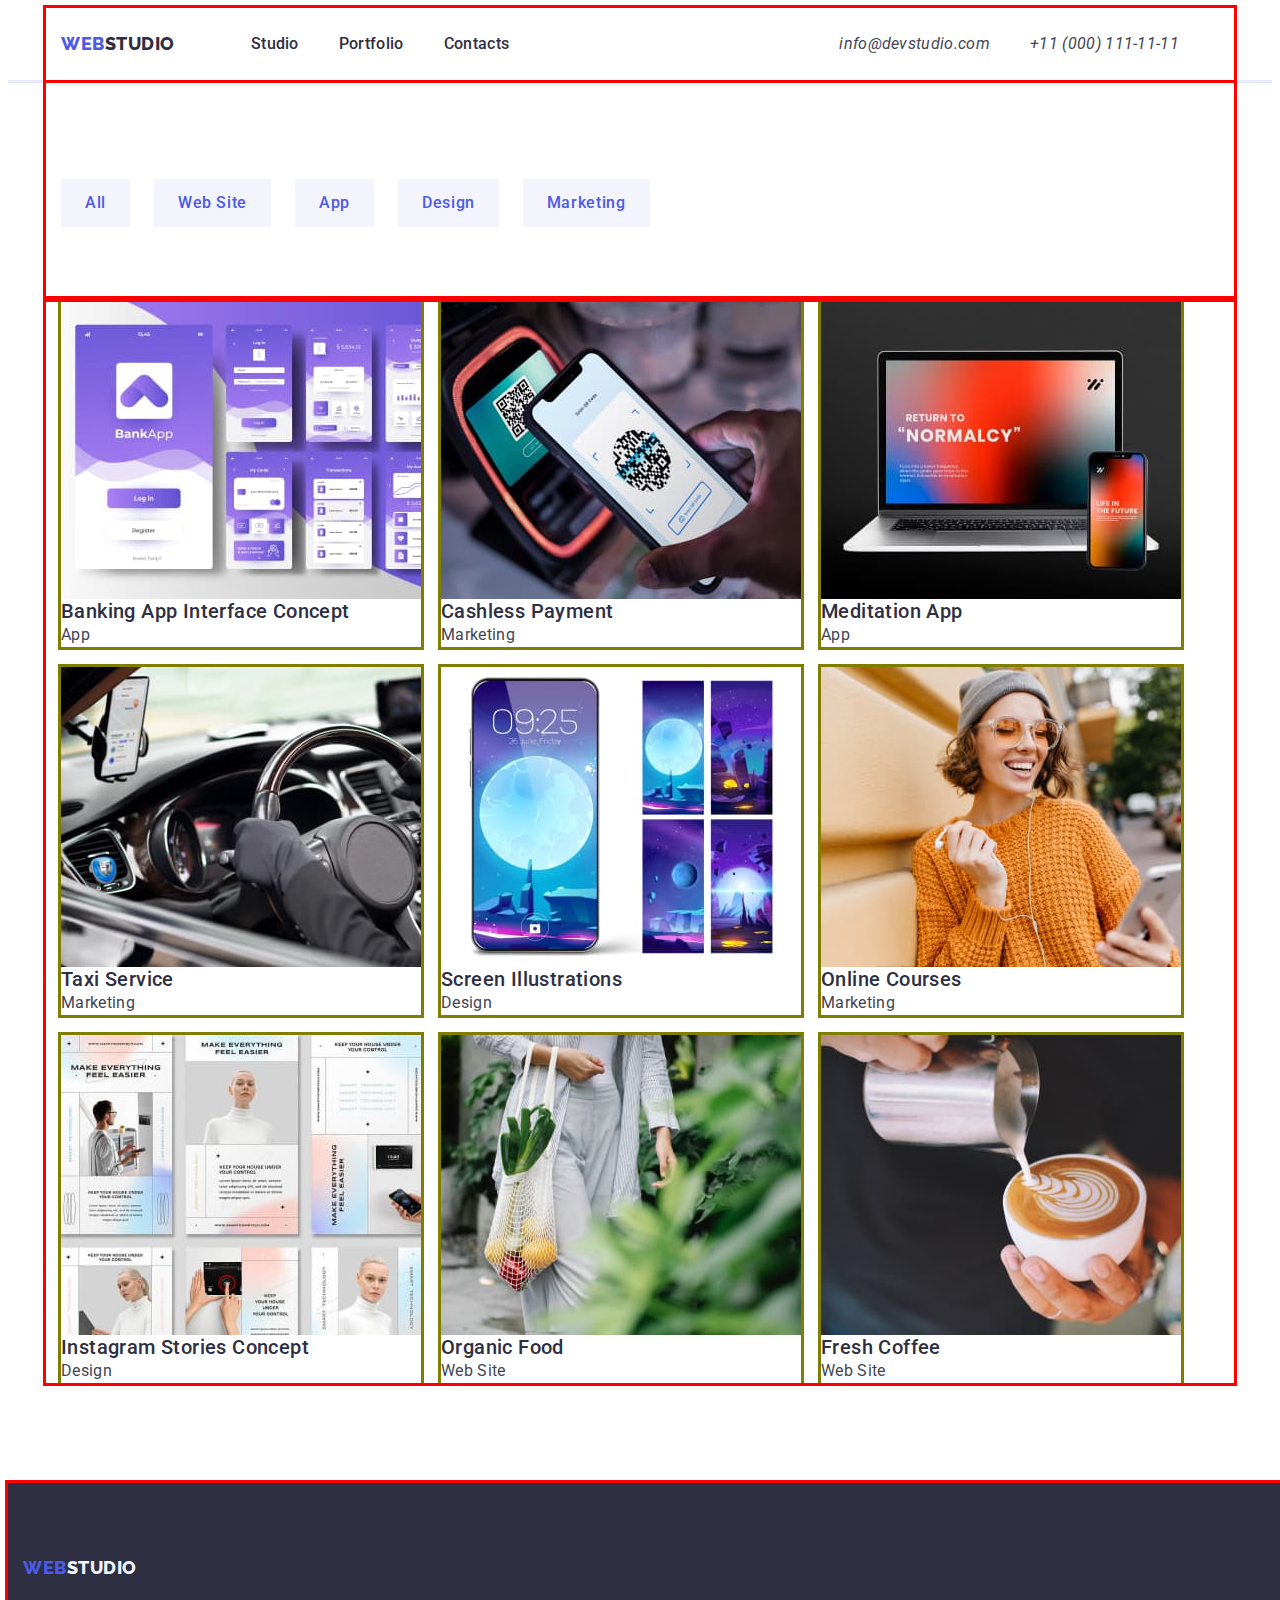
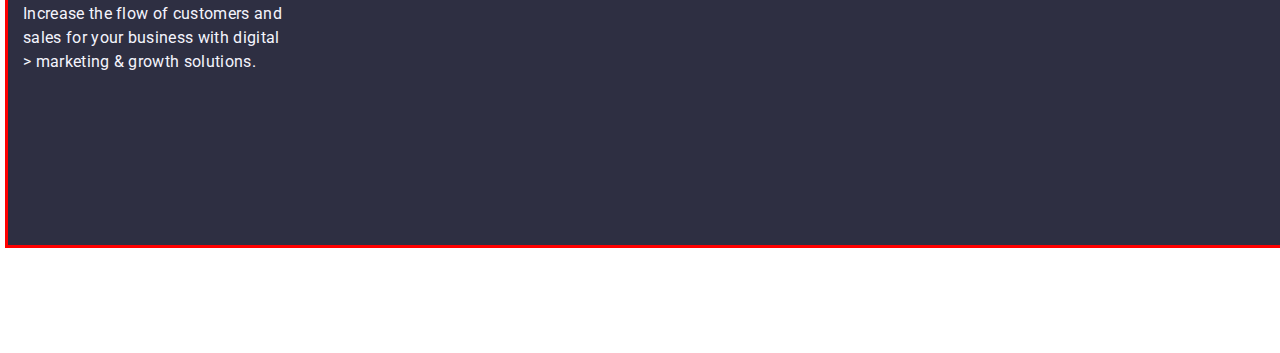
==== commit 9060bad1: "changes" ====
--- a/portfolio.html
+++ b/portfolio.html
@@ -31,21 +31,17 @@
           <a class="logo link" href="./index.html"
             >Web<span class="logo-text">Studio</span>
           </a>
-          <div class="header-navigation">
-            <ul class="header-menu-list list">
-              <li class="header-item">
-                <a class="header-link link" href="./index.html">Studio</a>
-              </li>
-              <li class="header-item">
-                <a class="header-link link" href="./portfolio.html"
-                  >Portfolio</a
-                >
-              </li>
-              <li class="header-item">
-                <a class="header-link link" href="">Contacts</a>
-              </li>
-            </ul>
-          </div>
+          <ul class="header-menu-list list">
+            <li class="header-item">
+              <a class="header-link link" href="./index.html">Studio</a>
+            </li>
+            <li class="header-item">
+              <a class="header-link link" href="./portfolio.html">Portfolio</a>
+            </li>
+            <li class="header-item">
+              <a class="header-link link" href="">Contacts</a>
+            </li>
+          </ul>
         </nav>
 
         <address class="contact">
--- a/css/styles.css
+++ b/css/styles.css
@@ -1,6 +1,8 @@
 
 /* *********** HEADER ********* */
-.header {}
+.header {
+    border-bottom: solid #e7e9fc;
+}
 
 .header-container {
     display: flex;
@@ -9,6 +11,7 @@
 }
 .navigation {
 display: flex;
+align-items: center;
 
 }  
 
@@ -24,13 +27,11 @@
     text-transform: uppercase;
     padding-top: 24px;
     padding-bottom: 24px;
+    margin-right: 76px;   
 }
 
 .logo-text {
     color: var(--title-color);      
-}
-.header-navigation {
-  margin-left: 75px;
 }
  
 .header-menu-list {    
@@ -114,7 +115,8 @@
 }
 /* *************** HERO studio ********* */
 .hero-img {   
-    padding-bottom: 120px;     
+    padding-bottom: 120px;
+       
 }
 .hero-img .container {
 background-color: var(--bakgr-footer);
@@ -126,7 +128,7 @@
     display: flex; 
     flex-direction: column;      
     align-items: center; 
-    padding-top: 188px;
+    padding: 188px 0;
 }
 
 .hero-business { 
@@ -149,7 +151,9 @@
     letter-spacing: 0.04em;
     min-width: 170px;
     min-height: 56px; 
-    margin-top: 48px;    
+    margin-top: 48px;  
+    min-width: 169px;
+    border-radius: 4px;
 }
 
 .hero-img-btn:hover,
@@ -193,14 +197,16 @@
 
 /* *************** CONTENT Web Studio ********* */
 .description {
-   
+padding: 120px 0;
 }
 .description-list {
     display: flex;
     gap: 24px;    
 }
 
-.description-item {}
+.description-item {
+    width: calc((100% - 72px) / 4);
+}
 
 .description-title {
    color: var(--title-color);
@@ -209,6 +215,7 @@
     font-weight: 500;
     line-height: 1.2;
     letter-spacing: 0.02em;
+    margin-bottom: 8px;
 }
 .description-text {
    color: var(--text-color);
@@ -220,7 +227,10 @@
     margin-top: 8px;
 }
 .doing {}
-
+.doing-container {
+    padding-top: 120px;
+    padding-bottom: 120px;
+}
 .doing-title {
     color: var(--title-color);
     text-align: center;
@@ -229,34 +239,52 @@
     line-height: 1.11; 
     letter-spacing: 0.02em;
     text-transform: capitalize;
+    margin-bottom: 72px;
 }
 .doing-list {
     display: flex;
     gap: 24px;
 }
-.doing-item {}
-
+.doing-item {
+    width: calc((100% - 48px) / 3);
+}
+/************ TEAM **********/
 .team {
     background-color:var(--text-footer) ;   
 }
 
+.container-team {
+    padding: 120px 0;
+}
 .team-title {
     color: var(--title-color);
     font-size: 36px;   
     font-weight: 700;
-    line-height: 1.11;
+    line-height: 1.11;   
+    letter-spacing: 0.02em;
+    text-transform: capitalize;
+    margin-bottom: 72px;
     text-align: center;
-    letter-spacing: 0.02em;
-    text-transform: capitalize;
 }
 .team-list {
 display: flex;
-    gap: 24px;
+    gap: 24px;   
 }
 .team-item {
     background-color: var(--title-one);
-}
-
+    width: calc((100% - 72px) / 4);
+
+}
+.descript-blok {
+    padding: 32px 0;
+}
+.description-title {
+text-align: center;
+margin-bottom: 8px;
+}
+.description-text {
+text-align: center;
+}
 
 /* *************** FOOTER ********* */
 
@@ -264,28 +292,29 @@
 background-color: var(--bakgr-footer);
     width: 1440px;
     height: 312px;
-    flex-shrink: 0;
-}
-.footer {}
+    flex-shrink: 0;    
+}
+.footer {
+padding: 100px 0;
+}
 
 .footer-container {
   display: flex;
-  padding-top: 50px;
-   flex-direction: column;
-   
-}
+   padding-top: 50px;
+   flex-direction: column; 
+}
+.logo-ff {
+   display: inline-block;
+    margin-bottom: 16px;
+}
+  
 
 .logo-footer {
-    color: var(--text-footer);
-    outline: solid rgb(128, 126, 0);
+    color: var(--text-footer);    
 }
 .footer-text {
      color:var(--text-footer); 
-    /*display: flex; */
-    max-width: 264px;
-    margin-top: 18px;
-    outline: solid rgb(128, 126, 0);
-    
+    max-width: 264px;    
 }
 
   /*outline: solid rgb(128, 126, 0);
--- a/css/common.css
+++ b/css/common.css
@@ -19,12 +19,15 @@
     letter-spacing: 0.02em;
     background-color: #FFFFFF;
 }
+img {
+    display: block;
+}
 .container {
     width: 1158px; 
     outline: solid red;
     margin: 0 auto;
-    padding-left: 16px;
-    padding-right: 16px;
+    padding-left: 15px;
+    padding-right: 15px;
 
 }
 .visually-hidden {
@@ -38,4 +41,4 @@
     clip-path: inset(100%);
     clip: rect(0 0 0 0);
     overflow: hidden;
-}+}
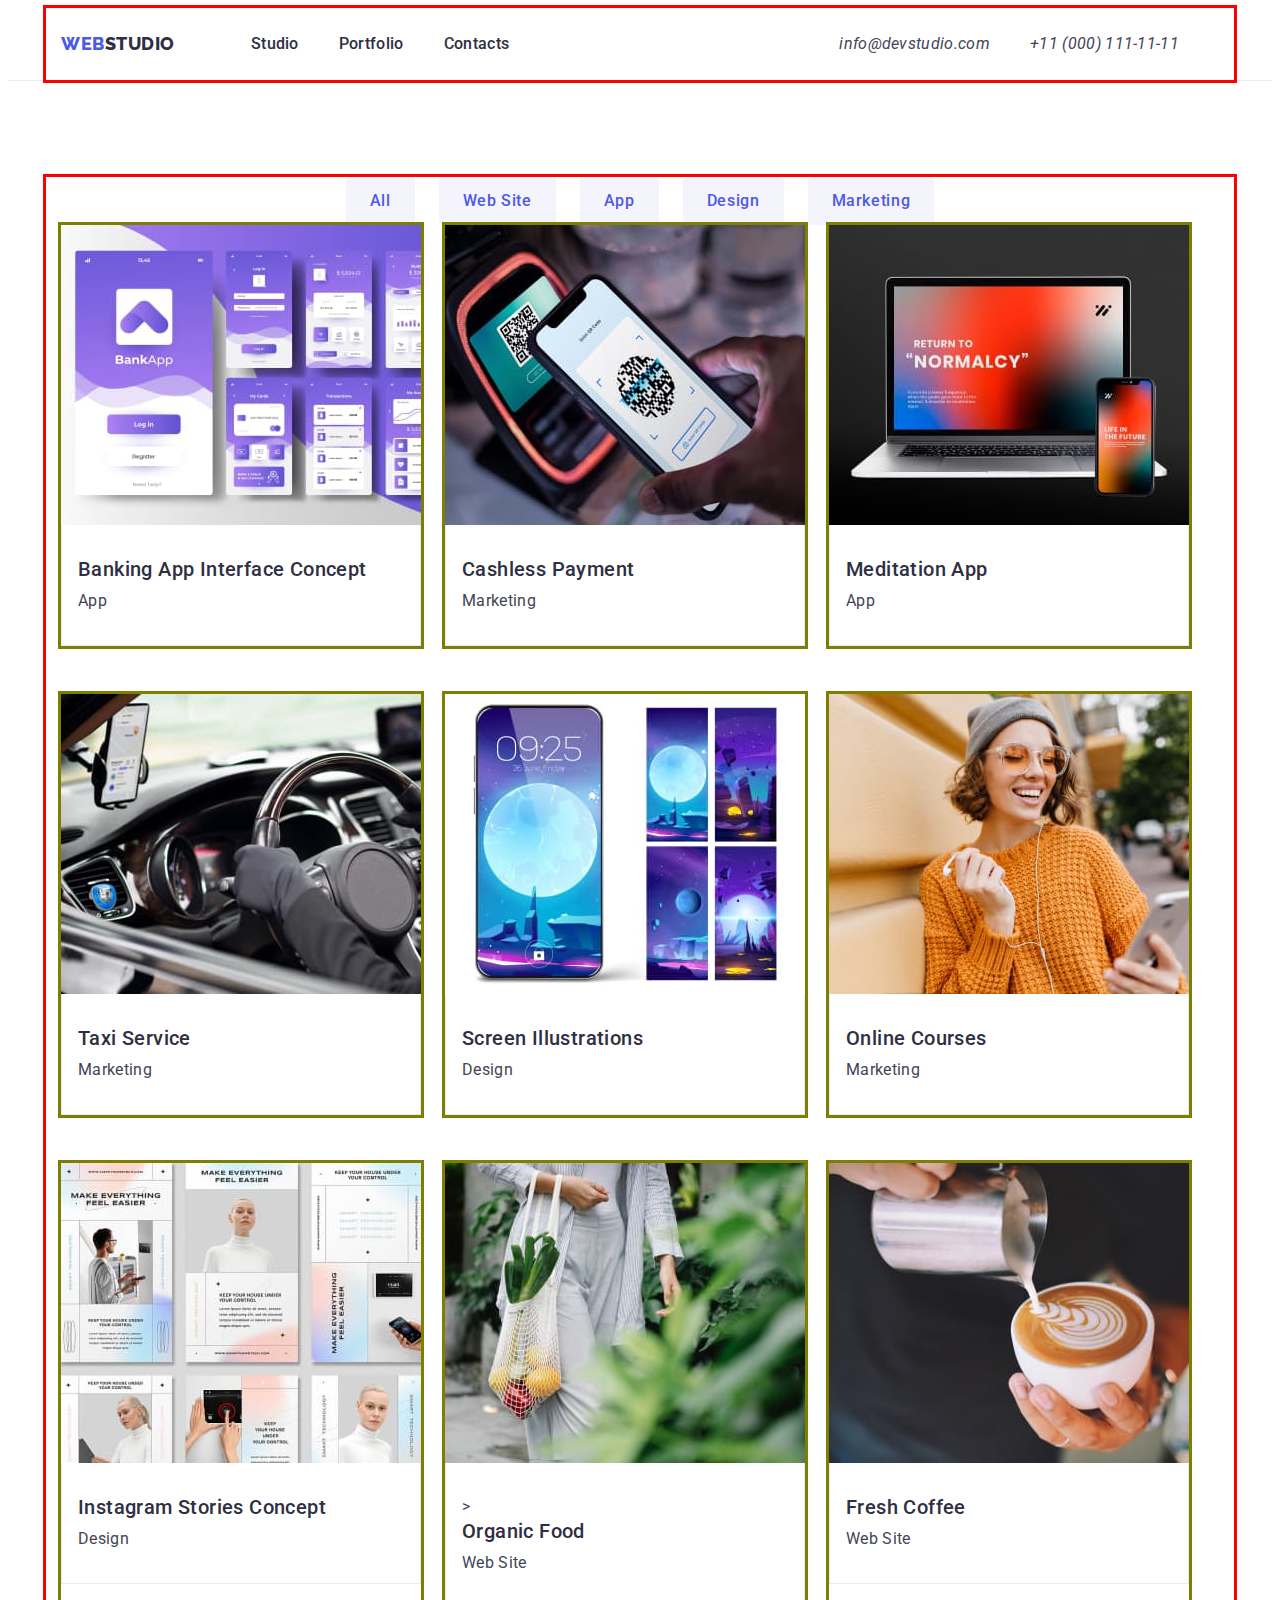
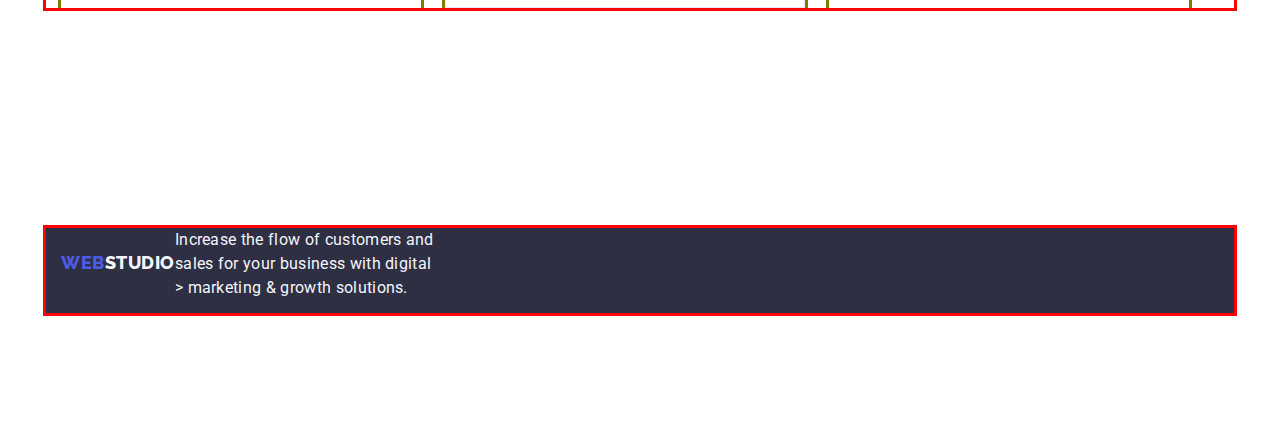
==== commit 2b60b151: "forma   update" ====
--- a/portfolio.html
+++ b/portfolio.html
@@ -86,12 +86,9 @@
               <button class="hero-btn" type="button">Marketing</button>
             </li>
           </ul>
-        </div>
-      </section>
-
-      <!--foto-->
-      <section class="content">
-        <div class="container">
+
+          <!--foto-->
+
           <ul class="content-list list">
             <li class="content-item">
               <a class="content-link link" href="">
@@ -100,8 +97,10 @@
                   alt="Banking App Interface Concept"
                   width="360"
                 />
-                <h2 class="subject">Banking App Interface Concept</h2>
-                <p class="direct">App</p>
+                <div class="card">
+                  <h2 class="subject">Banking App Interface Concept</h2>
+                  <p class="direct">App</p>
+                </div>
               </a>
             </li>
             <li class="content-item">
@@ -111,8 +110,10 @@
                   alt="Cashless Payment"
                   width="360"
                 />
-                <h2 class="subject">Cashless Payment</h2>
-                <p class="direct">Marketing</p>
+                <div class="card">
+                  <h2 class="subject">Cashless Payment</h2>
+                  <p class="direct">Marketing</p>
+                </div>
               </a>
             </li>
             <li class="content-item">
@@ -122,16 +123,20 @@
                   alt="Meditation App"
                   width="360"
                 />
-                <h2 class="subject">Meditation App</h2>
-                <p class="direct">App</p>
+                <div class="card">
+                  <h2 class="subject">Meditation App</h2>
+                  <p class="direct">App</p>
+                </div>
               </a>
             </li>
 
             <li class="content-item">
               <a class="content-link link" href="">
                 <img src="./images/taxi.jpg" alt="Taxi Service" width="360" />
-                <h2 class="subject">Taxi Service</h2>
-                <p class="direct">Marketing</p>
+                <div class="card">
+                  <h2 class="subject">Taxi Service</h2>
+                  <p class="direct">Marketing</p>
+                </div>
               </a>
             </li>
 
@@ -142,8 +147,10 @@
                   alt="Screen Illustrations"
                   width="360"
                 />
-                <h2 class="subject">Screen Illustrations</h2>
-                <p class="direct">Design</p>
+                <div class="card">
+                  <h2 class="subject">Screen Illustrations</h2>
+                  <p class="direct">Design</p>
+                </div>
               </a>
             </li>
 
@@ -154,8 +161,10 @@
                   alt="Online Courses"
                   width="360"
                 />
-                <h2 class="subject">Online Courses</h2>
-                <p class="direct">Marketing</p>
+                <div class="card">
+                  <h2 class="subject">Online Courses</h2>
+                  <p class="direct">Marketing</p>
+                </div>
               </a>
             </li>
             <li class="content-item">
@@ -165,8 +174,10 @@
                   alt="Instagram Stories Concept"
                   width="360"
                 />
-                <h2 class="subject">Instagram Stories Concept</h2>
-                <p class="direct">Design</p>
+                <div class="card">
+                  <h2 class="subject">Instagram Stories Concept</h2>
+                  <p class="direct">Design</p>
+                </div>
               </a>
             </li>
             <li class="content-item">
@@ -176,15 +187,20 @@
                   alt="Organic Food"
                   width="360"
                 />
-                <h2 class="subject">Organic Food</h2>
-                <p class="direct">Web Site</p>
+                <div class="card">
+                  >
+                  <h2 class="subject">Organic Food</h2>
+                  <p class="direct">Web Site</p>
+                </div>
               </a>
             </li>
             <li class="content-item">
               <a class="content-link link" href="">
                 <img src="./images/coffee.jpg" alt="Fresh Coffee" width="360" />
-                <h2 class="subject">Fresh Coffee</h2>
-                <p class="direct">Web Site</p>
+                <div class="card">
+                  <h2 class="subject">Fresh Coffee</h2>
+                  <p class="direct">Web Site</p>
+                </div>
               </a>
             </li>
           </ul>
@@ -195,7 +211,7 @@
     <!-- Footer -->
     <footer class="footer">
       <div class="container footer-container">
-        <a class="logo link" href="./index.html"
+        <a class="logo-ff link" href="./index.html"
           >Web<span class="logo-footer">Studio</span>
         </a>
         <p class="footer-text">
--- a/css/styles.css
+++ b/css/styles.css
@@ -1,19 +1,17 @@
 
 /* *********** HEADER ********* */
 .header {
-    border-bottom: solid #e7e9fc;
+    border-bottom: 1px solid #E7E9FC;
 }
 
 .header-container {
     display: flex;
-/*align-items: center;
-outline: solid green;*/
-}
+}
+
 .navigation {
-display: flex;
-align-items: center;
-
-}  
+    display: flex;
+    align-items: center;
+} 
 
 .logo {    
     color: #4D5AE5;
@@ -27,7 +25,7 @@
     text-transform: uppercase;
     padding-top: 24px;
     padding-bottom: 24px;
-    margin-right: 76px;   
+    margin-right: 76px;      
 }
 
 .logo-text {
@@ -81,54 +79,19 @@
     color: #404bbf;
 }
 
-/* *************** HERO ********* */
-
-.container-menu {
-    display: flex;    
-    padding-top: 96px;
-    padding-bottom: 72px;
-    /*align-items: center;*/
-}
-.hero-list {
-    display: flex;
-    gap: 24px;      
-}
-.hero-item {}
-
-.hero-btn {
-        font-family: var(--font-main);
-        color: var(--accent-color);
-        font-size: 16px;
-        font-weight: 500;
-        line-height: 1.5;
-        letter-spacing: 0.04em;
-        background-color: var(--text-footer);
-        padding: 12px 24px;
-        /*text-align: center;  
-        display: flex;*/
-    }
-
-.hero-btn:hover,
-.hero-btn:focus {
-   color: var(--title-one);
-   background: var(--backgr-btn);
-}
 /* *************** HERO studio ********* */
 .hero-img {   
-    padding-bottom: 120px;
+   padding: 188px 0;
        
 }
 .hero-img .container {
 background-color: var(--bakgr-footer);
-   width: 1440px;
-    height: 600px;
-    flex-shrink: 0;
+   
 } 
 .container-text {
     display: flex; 
     flex-direction: column;      
-    align-items: center; 
-    padding: 188px 0;
+    align-items: center;     
 }
 
 .hero-business { 
@@ -160,22 +123,165 @@
 .hero-img-btn:focus {
      background-color:var(--backgr-btn);
 }
+/* *************** CONTENT Web Studio ********* */
+.description {
+    padding: 120px 0;
+}
+
+.description-list {
+    display: flex;
+    gap: 24px;
+}
+
+.description-item {
+    width: calc((100% - 72px) / 4);
+}
+
+.description-title {
+    color: var(--title-color);
+    font-family: var(--font-main);
+    font-size: 20px;
+    font-weight: 500;
+    line-height: 1.2;
+    letter-spacing: 0.02em;
+    margin-bottom: 8px;
+}
+
+.description-text {
+    color: var(--text-color);
+    font-family: var(--font-main);
+    font-size: 16px;
+    font-weight: 400;
+    line-height: 1.5;
+    letter-spacing: 0.02em;
+    margin-top: 8px;
+}
+
+.doing {
+    padding-bottom: 120px;
+}
+
+.doing-container {}
+
+.doing-title {
+    color: var(--title-color);
+    text-align: center;
+    font-size: 36px;
+    font-weight: 700;
+    line-height: 1.11;
+    letter-spacing: 0.02em;
+    text-transform: capitalize;
+    margin-bottom: 72px;
+}
+
+.doing-list {
+    display: flex;
+    gap: 24px;    
+}
+
+.doing-item {
+width: calc((100% - 48px) / 3);
+}
+
+.team {
+    padding: 120px 0;
+    background-color: var(--text-footer);
+}
+.container-team {}
+
+.team-title {
+    color: var(--title-color);
+    font-size: 36px;
+    font-weight: 700;
+    line-height: 1.11;
+    text-align: center;
+    letter-spacing: 0.02em;
+    text-transform: capitalize;
+    margin-bottom: 72px;
+}
+
+.team-list {
+    display: flex;
+    gap: 24px;
+}
+
+.team-item {
+    width: calc((100% - 72px) / 4);
+    border-radius: 0px 0px 4px 4px;
+    background-color: var(--title-one);
+}
+.descript-blok {
+    padding: 32px 0;
+
+}
+.description-title {
+    text-align: center;
+    margin-bottom: 8px;
+}
+.description-text {
+    text-align: center;
+}
+
+
+/* *************** HERO PORTOFOLIO ********* */
+
+.hero-menu {
+    padding-top: 96px;
+    padding-bottom: 120px;
+}
+ 
+.container-menu {
+  
+}
+
+.hero-list {
+    display: flex;
+    justify-content: center;
+    gap: 24px;
+    margin-bottom: 72px;
+}
+
+.hero-item {}
+
+.hero-btn {
+    font-family: var(--font-main);
+    color: var(--accent-color);
+    font-size: 16px;
+    font-weight: 500;
+    line-height: 1.5;
+    letter-spacing: 0.04em;
+    background-color: var(--text-footer);
+    padding: 12px 24px;
+    border-radius: 4px;
+    border: 1px, solid var(#E7E9FC); 
+}
+.hero-btn:hover,
+.hero-btn:focus {
+    color: var(--title-one);
+    background: var(--backgr-btn);
+    border: 1px solid transparent;
+}
 
 /* *************** CONTENT PORTOFOLIO ********* */
 
-.content {}
-
 .content-list {
     display: flex;
     flex-wrap: wrap;
-    gap: 20px;
-}
-
-.content-item {
+    row-gap: 48px;
+    column-gap: 24px;
+}
+
+.content-item { 
+    width: calc((100% - 48px) / 3);
     width: 360px;
     outline: solid rgb(128, 126, 0);
 }
 .content-link {}
+.card {
+    padding: 32px 16px;
+    border: 1px solid #e7e9fc;
+    border-top: none;
+}
 
 .subject {
     font-family:var(--font-main);
@@ -184,6 +290,7 @@
     font-weight: 500;
     line-height: 1.2; 
     letter-spacing: 0.02em;
+    margin-bottom: 8px;
 }
 .direct {
    color: var(--text-color); 
@@ -195,104 +302,14 @@
     letter-spacing: 0.02em;
 }
 
-/* *************** CONTENT Web Studio ********* */
-.description {
-padding: 120px 0;
-}
-.description-list {
-    display: flex;
-    gap: 24px;    
-}
-
-.description-item {
-    width: calc((100% - 72px) / 4);
-}
-
-.description-title {
-   color: var(--title-color);
-    font-family: var(--font-main);
-    font-size: 20px;
-    font-weight: 500;
-    line-height: 1.2;
-    letter-spacing: 0.02em;
-    margin-bottom: 8px;
-}
-.description-text {
-   color: var(--text-color);
-    font-family: var(--font-main);
-    font-size: 16px;
-    font-weight: 400;
-    line-height: 1.5;
-    letter-spacing: 0.02em;
-    margin-top: 8px;
-}
-.doing {}
-.doing-container {
-    padding-top: 120px;
-    padding-bottom: 120px;
-}
-.doing-title {
-    color: var(--title-color);
-    text-align: center;
-    font-size: 36px;    
-    font-weight: 700;
-    line-height: 1.11; 
-    letter-spacing: 0.02em;
-    text-transform: capitalize;
-    margin-bottom: 72px;
-}
-.doing-list {
-    display: flex;
-    gap: 24px;
-}
-.doing-item {
-    width: calc((100% - 48px) / 3);
-}
-/************ TEAM **********/
-.team {
-    background-color:var(--text-footer) ;   
-}
-
-.container-team {
-    padding: 120px 0;
-}
-.team-title {
-    color: var(--title-color);
-    font-size: 36px;   
-    font-weight: 700;
-    line-height: 1.11;   
-    letter-spacing: 0.02em;
-    text-transform: capitalize;
-    margin-bottom: 72px;
-    text-align: center;
-}
-.team-list {
-display: flex;
-    gap: 24px;   
-}
-.team-item {
-    background-color: var(--title-one);
-    width: calc((100% - 72px) / 4);
-
-}
-.descript-blok {
-    padding: 32px 0;
-}
-.description-title {
-text-align: center;
-margin-bottom: 8px;
-}
-.description-text {
-text-align: center;
-}
 
 /* *************** FOOTER ********* */
 
 .footer .container {
 background-color: var(--bakgr-footer);
-    width: 1440px;
+   /* width: 1440px;
     height: 312px;
-    flex-shrink: 0;    
+    flex-shrink: 0;*/    
 }
 .footer {
 padding: 100px 0;
@@ -300,11 +317,22 @@
 
 .footer-container {
   display: flex;
-   padding-top: 50px;
-   flex-direction: column; 
+   /*padding-top: 50px;
+   flex-direction: column; */
 }
 .logo-ff {
-   display: inline-block;
+    color: #4D5AE5;
+    font-family: "Raleway", sans-serif;
+    font-size: 18px;
+    font-style: normal;
+    font-weight: 800;
+    line-height: 1.17;
+    letter-spacing: 0, 013em;
+    letter-spacing: 0.03em;
+    text-transform: uppercase;
+    padding-top: 24px;
+    padding-bottom: 24px;
+    display: inline-block;
     margin-bottom: 16px;
 }
   
@@ -314,7 +342,7 @@
 }
 .footer-text {
      color:var(--text-footer); 
-    max-width: 264px;    
+    max-width: 264px;  
 }
 
   /*outline: solid rgb(128, 126, 0);
--- a/css/common.css
+++ b/css/common.css
@@ -7,6 +7,7 @@
     --bakgr-footer: #2E2F42;
     --backgr-btn: #404BBF;
     --title-one: #ffffff;
+    --portfolio:#e7e9fc;    
 }
 
 body {
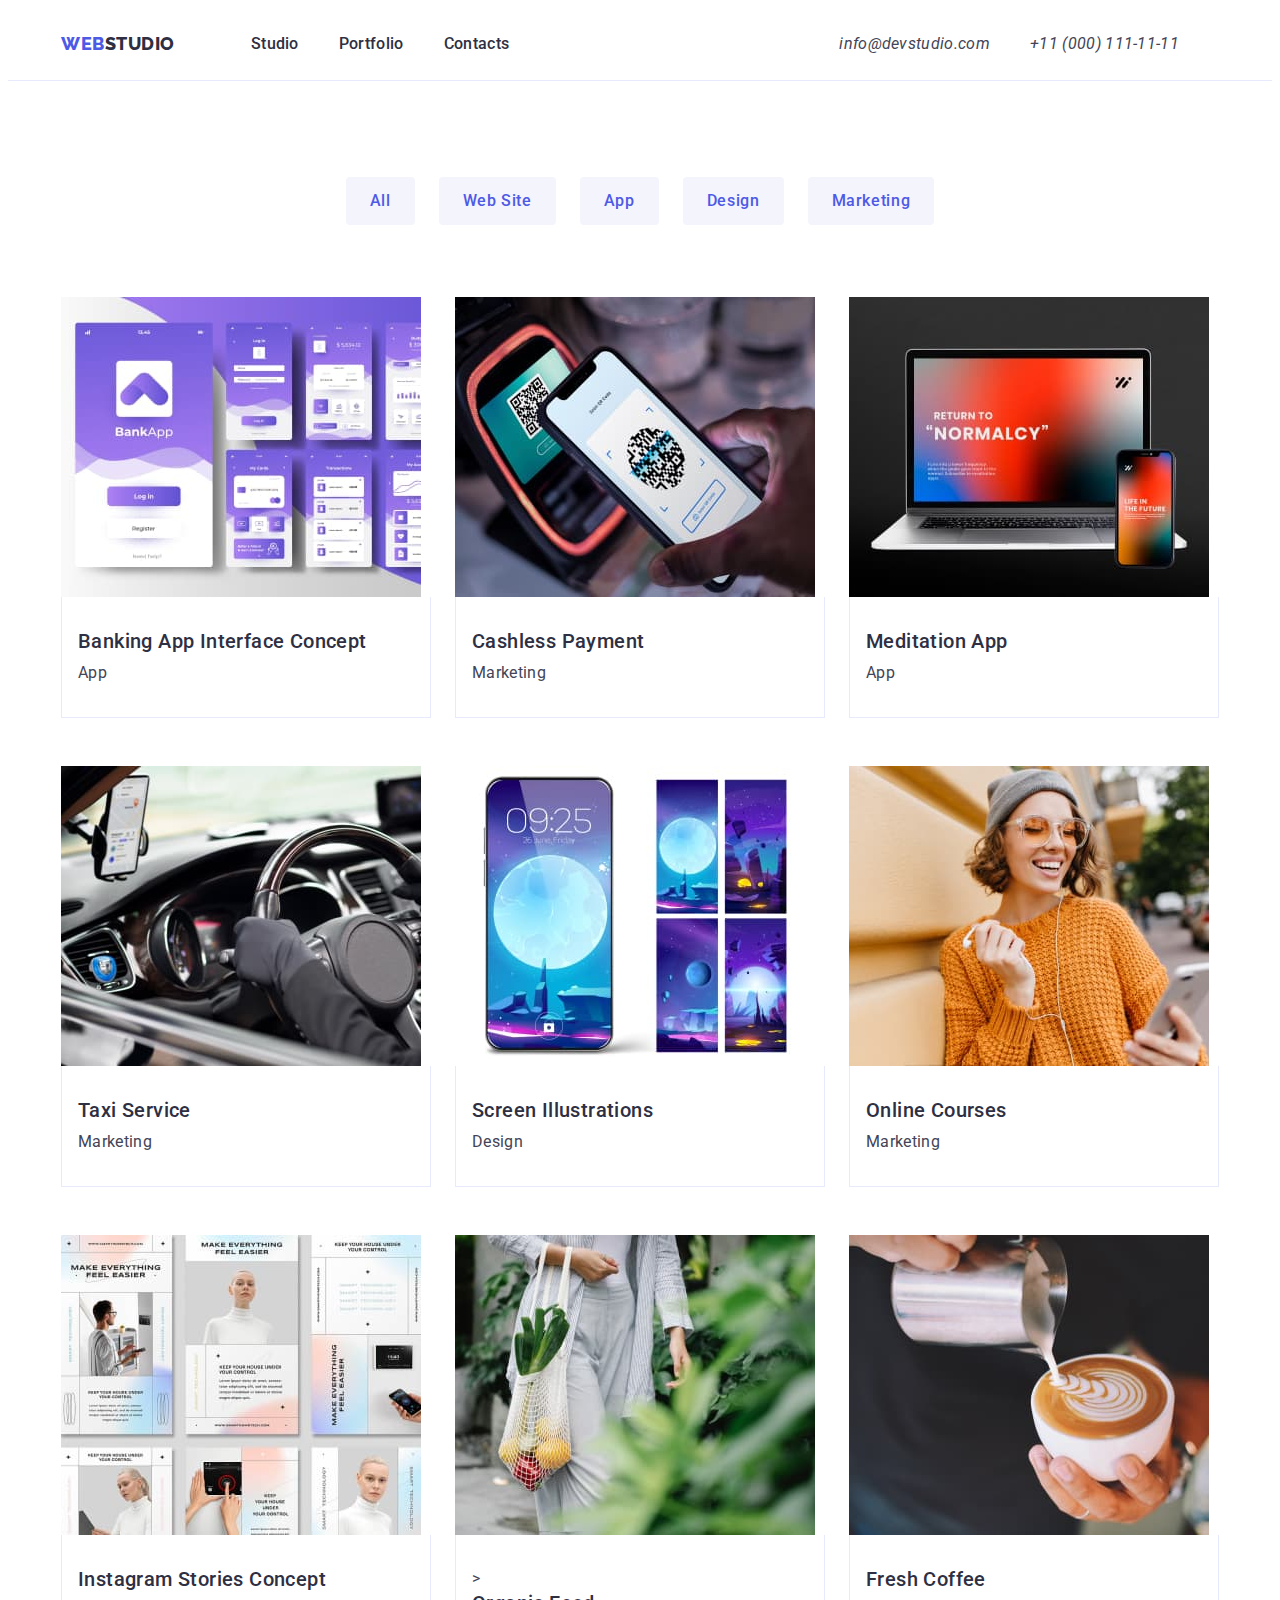
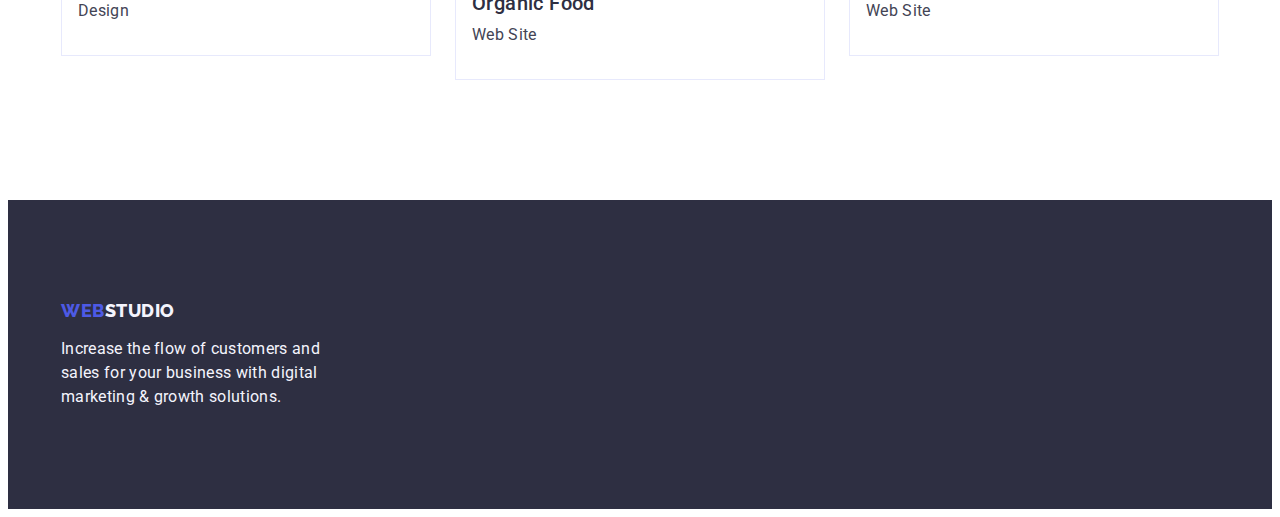
==== commit 24264629: "forma update 100" ====
--- a/portfolio.html
+++ b/portfolio.html
@@ -18,9 +18,9 @@
       referrerpolicy="no-referrer"
     />
 
-    <link rel="stylesheet" href="./css/styles.css" />
     <link rel="stylesheet" href="./css/reset.css" />
     <link rel="stylesheet" href="./css/common.css" />
+    <link rel="stylesheet" href="./css/styles.css" />
   </head>
 
   <body>
@@ -216,7 +216,7 @@
         </a>
         <p class="footer-text">
           Increase the flow of customers and sales for your business with
-          digital > marketing & growth solutions.
+          digital marketing & growth solutions.
         </p>
       </div>
     </footer>
--- a/css/common.css
+++ b/css/common.css
@@ -24,8 +24,7 @@
     display: block;
 }
 .container {
-    width: 1158px; 
-    outline: solid red;
+    width: 1158px;     
     margin: 0 auto;
     padding-left: 15px;
     padding-right: 15px;
--- a/css/styles.css
+++ b/css/styles.css
@@ -3,16 +3,13 @@
 .header {
     border-bottom: 1px solid #E7E9FC;
 }
-
 .header-container {
     display: flex;
 }
-
 .navigation {
     display: flex;
     align-items: center;
 } 
-
 .logo {    
     color: #4D5AE5;
     font-family: "Raleway", sans-serif;
@@ -27,12 +24,10 @@
     padding-bottom: 24px;
     margin-right: 76px;      
 }
-
 .logo-text {
     color: var(--title-color);      
 }
- 
-.header-menu-list {    
+ .header-menu-list {    
     display: flex;    
     gap: 40px;     
 }
@@ -40,7 +35,6 @@
     padding-top: 24px;
     padding-bottom: 24px;
 }
-
 .header-link {
         color: var(--title-color);
         font-size: 16px;
@@ -50,16 +44,13 @@
         padding-top: 24px;
         padding-bottom: 24px;
 }
-
 .header-link:hover,
 .header-link:focus {
     color: #404bbf;
 }
-
 .contact {   
     margin-left: 330px;   
 }
-
 .header-socials {    
     display: flex;    
      gap: 40px;   
@@ -68,12 +59,10 @@
     padding-top: 24px;
     padding-bottom: 24px;
 }
-
 .header-social-link{
     padding-top: 24px;
     padding-bottom: 24px;
 }
-
 .header-social-link:hover,
 .header-social-link:focus {
     color: #404bbf;
@@ -82,18 +71,13 @@
 /* *************** HERO studio ********* */
 .hero-img {   
    padding: 188px 0;
-       
-}
-.hero-img .container {
-background-color: var(--bakgr-footer);
-   
-} 
+   background-color: var(--bakgr-footer);      
+}
 .container-text {
     display: flex; 
     flex-direction: column;      
     align-items: center;     
 }
-
 .hero-business { 
         max-width: 496;
         color: var(--title-one);
@@ -104,7 +88,6 @@
         letter-spacing: 0.02em;  
         max-width: 496px;      
 }
-
 .hero-img-btn {
     background-color: var(--accent-color);
     color: var(--title-one);
@@ -118,25 +101,22 @@
     min-width: 169px;
     border-radius: 4px;
 }
-
 .hero-img-btn:hover,
 .hero-img-btn:focus {
      background-color:var(--backgr-btn);
 }
+
 /* *************** CONTENT Web Studio ********* */
 .description {
     padding: 120px 0;
 }
-
 .description-list {
     display: flex;
     gap: 24px;
 }
-
 .description-item {
     width: calc((100% - 72px) / 4);
 }
-
 .description-title {
     color: var(--title-color);
     font-family: var(--font-main);
@@ -146,7 +126,6 @@
     letter-spacing: 0.02em;
     margin-bottom: 8px;
 }
-
 .description-text {
     color: var(--text-color);
     font-family: var(--font-main);
@@ -214,33 +193,41 @@
     padding: 32px 0;
 
 }
-.description-title {
+.team-descript-title {
+    color: var(--title-color);
+    font-family: var(--font-main);
+    font-size: 20px;
+    font-weight: 500;
+    line-height: 1.2;
+    letter-spacing: 0.02em;       
     text-align: center;
     margin-bottom: 8px;
 }
-.description-text {
+.team-descript-text {
+    color: var(--text-color);
+    font-family: var(--font-main);
+    font-size: 16px;
+    font-weight: 400;
+    line-height: 1.5;
+    letter-spacing: 0.02em;
+    margin-top: 8px;
     text-align: center;
 }
 
 
 /* *************** HERO PORTOFOLIO ********* */
-
 .hero-menu {
     padding-top: 96px;
     padding-bottom: 120px;
 }
- 
-.container-menu {
-  
-}
-
+ .container-menu { 
+}
 .hero-list {
     display: flex;
     justify-content: center;
     gap: 24px;
     margin-bottom: 72px;
 }
-
 .hero-item {}
 
 .hero-btn {
@@ -272,9 +259,7 @@
 }
 
 .content-item { 
-    width: calc((100% - 48px) / 3);
-    width: 360px;
-    outline: solid rgb(128, 126, 0);
+    width: calc((100% - 48px) / 3);        
 }
 .content-link {}
 .card {
@@ -302,24 +287,13 @@
     letter-spacing: 0.02em;
 }
 
-
 /* *************** FOOTER ********* */
 
-.footer .container {
-background-color: var(--bakgr-footer);
-   /* width: 1440px;
-    height: 312px;
-    flex-shrink: 0;*/    
-}
 .footer {
 padding: 100px 0;
-}
-
-.footer-container {
-  display: flex;
-   /*padding-top: 50px;
-   flex-direction: column; */
-}
+background-color: var(--bakgr-footer);
+}
+.footer-container {}
 .logo-ff {
     color: #4D5AE5;
     font-family: "Raleway", sans-serif;
@@ -329,15 +303,12 @@
     line-height: 1.17;
     letter-spacing: 0, 013em;
     letter-spacing: 0.03em;
-    text-transform: uppercase;
-    padding-top: 24px;
-    padding-bottom: 24px;
+    text-transform: uppercase;    
     display: inline-block;
-    margin-bottom: 16px;
-}
-  
-
+    margin-bottom: 16px;   
+}
 .logo-footer {
+    display: inline-block;
     color: var(--text-footer);    
 }
 .footer-text {
@@ -345,9 +316,4 @@
     max-width: 264px;  
 }
 
-  /*outline: solid rgb(128, 126, 0);
-  display: flex;
-  flex-direction: column;
-  align-items: center;
-  padding-top: 188px;
-  */+ 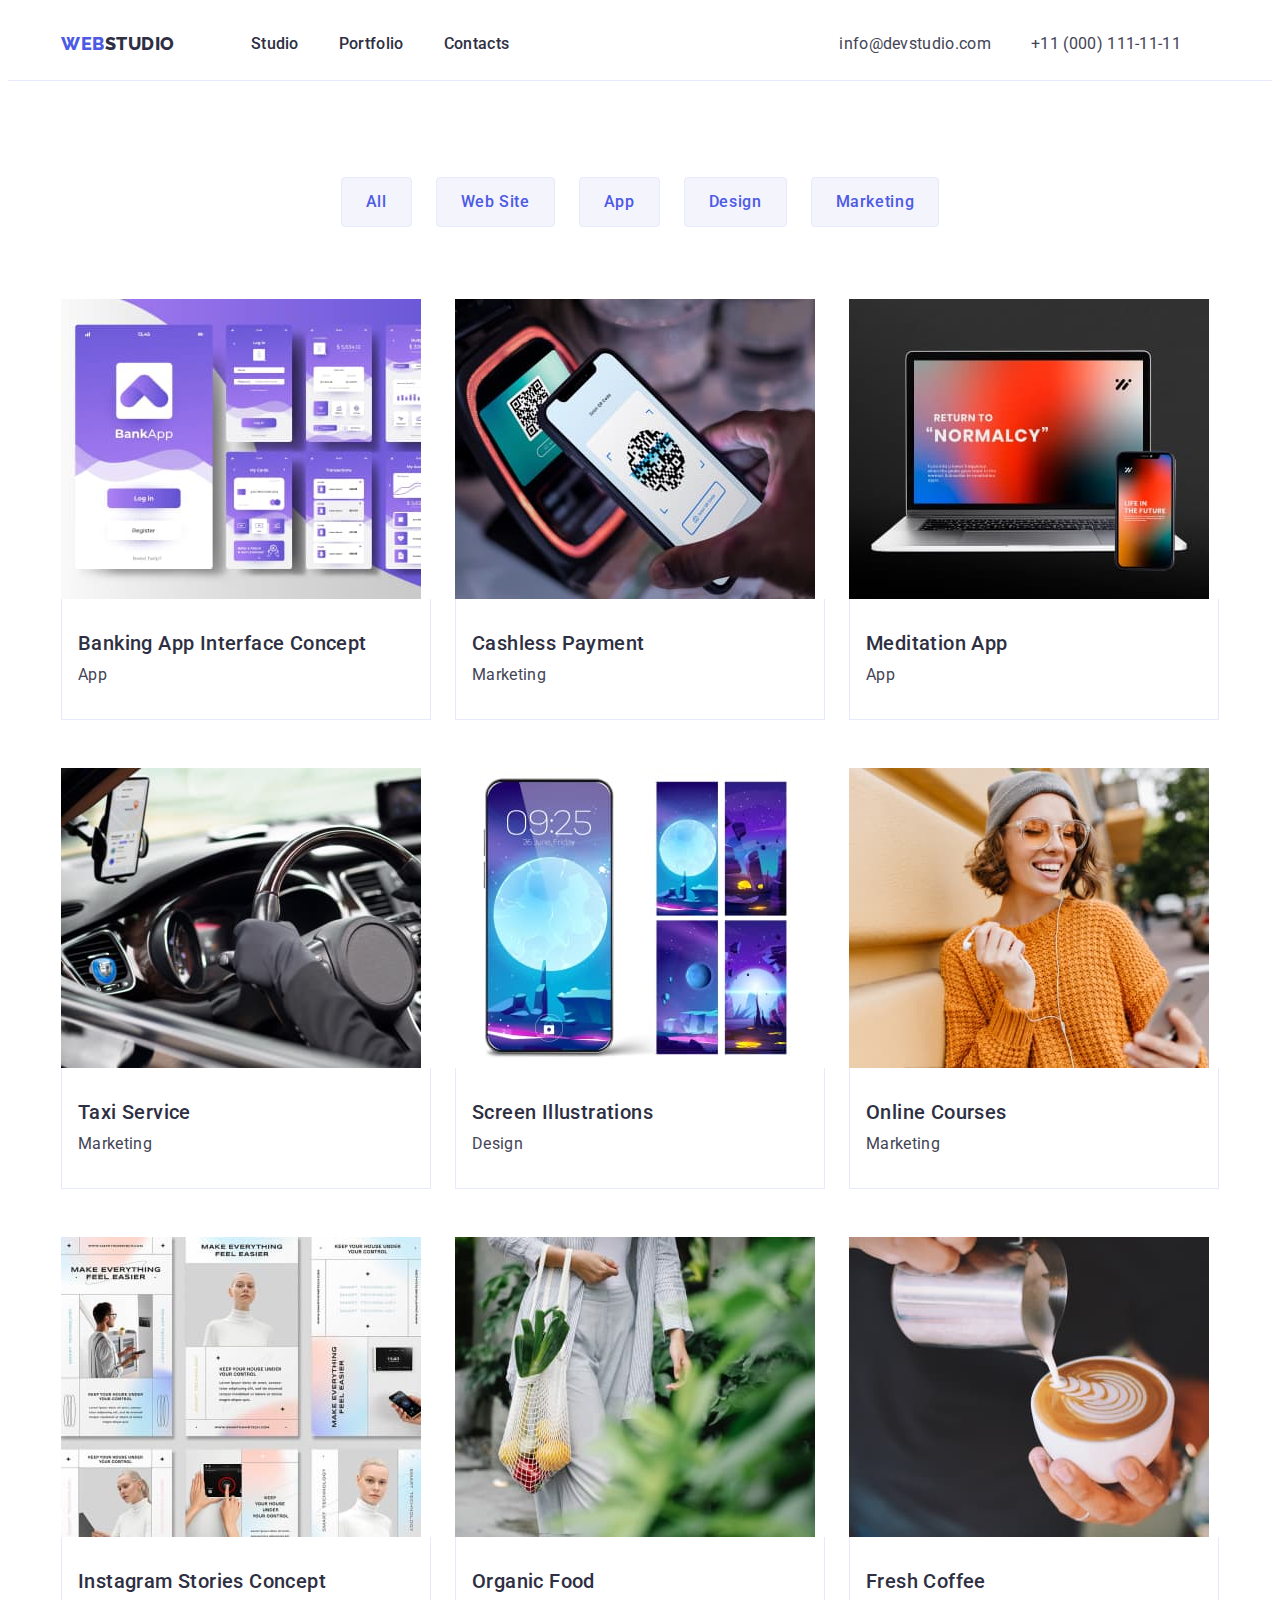
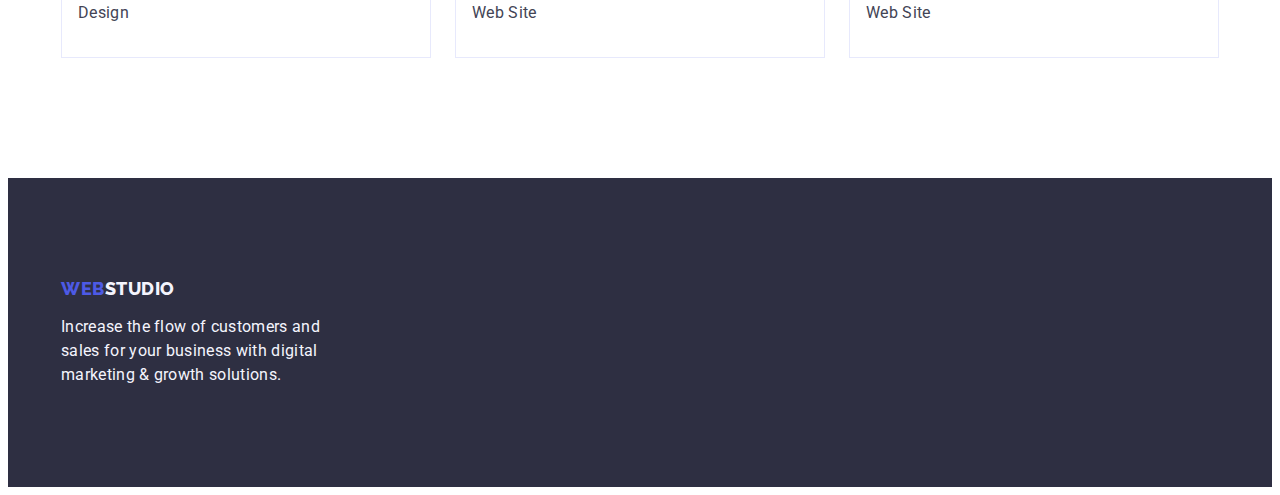
==== commit 1539a149: "change 0202" ====
--- a/portfolio.html
+++ b/portfolio.html
@@ -188,7 +188,6 @@
                   width="360"
                 />
                 <div class="card">
-                  >
                   <h2 class="subject">Organic Food</h2>
                   <p class="direct">Web Site</p>
                 </div>
--- a/css/styles.css
+++ b/css/styles.css
@@ -49,6 +49,7 @@
     color: #404bbf;
 }
 .contact {   
+    text-decoration: none;
     margin-left: 330px;   
 }
 .header-socials {    
@@ -60,8 +61,10 @@
     padding-bottom: 24px;
 }
 .header-social-link{
+
     padding-top: 24px;
     padding-bottom: 24px;
+    font-style: normal;
 }
 .header-social-link:hover,
 .header-social-link:focus {
@@ -240,7 +243,7 @@
     background-color: var(--text-footer);
     padding: 12px 24px;
     border-radius: 4px;
-    border: 1px, solid var(#E7E9FC); 
+    border: 1px solid #e7e9fc;
 }
 .hero-btn:hover,
 .hero-btn:focus {
